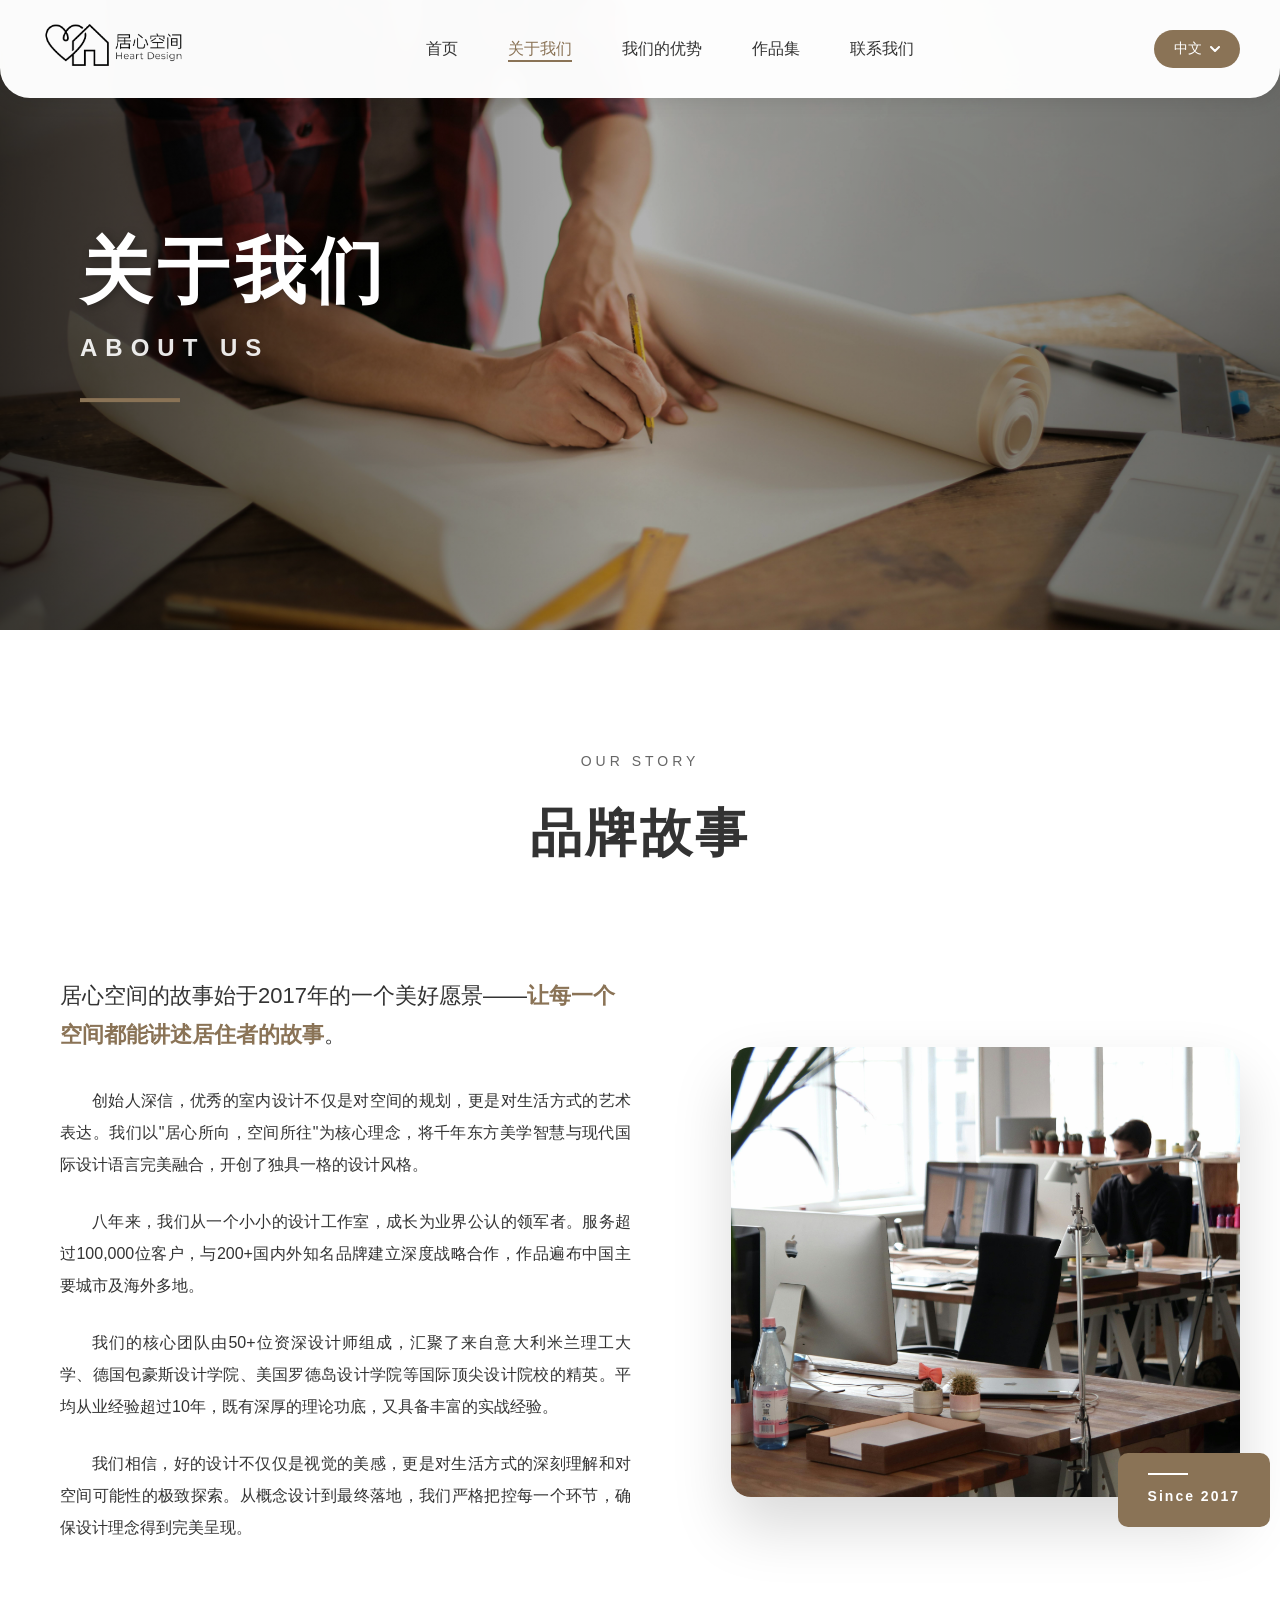
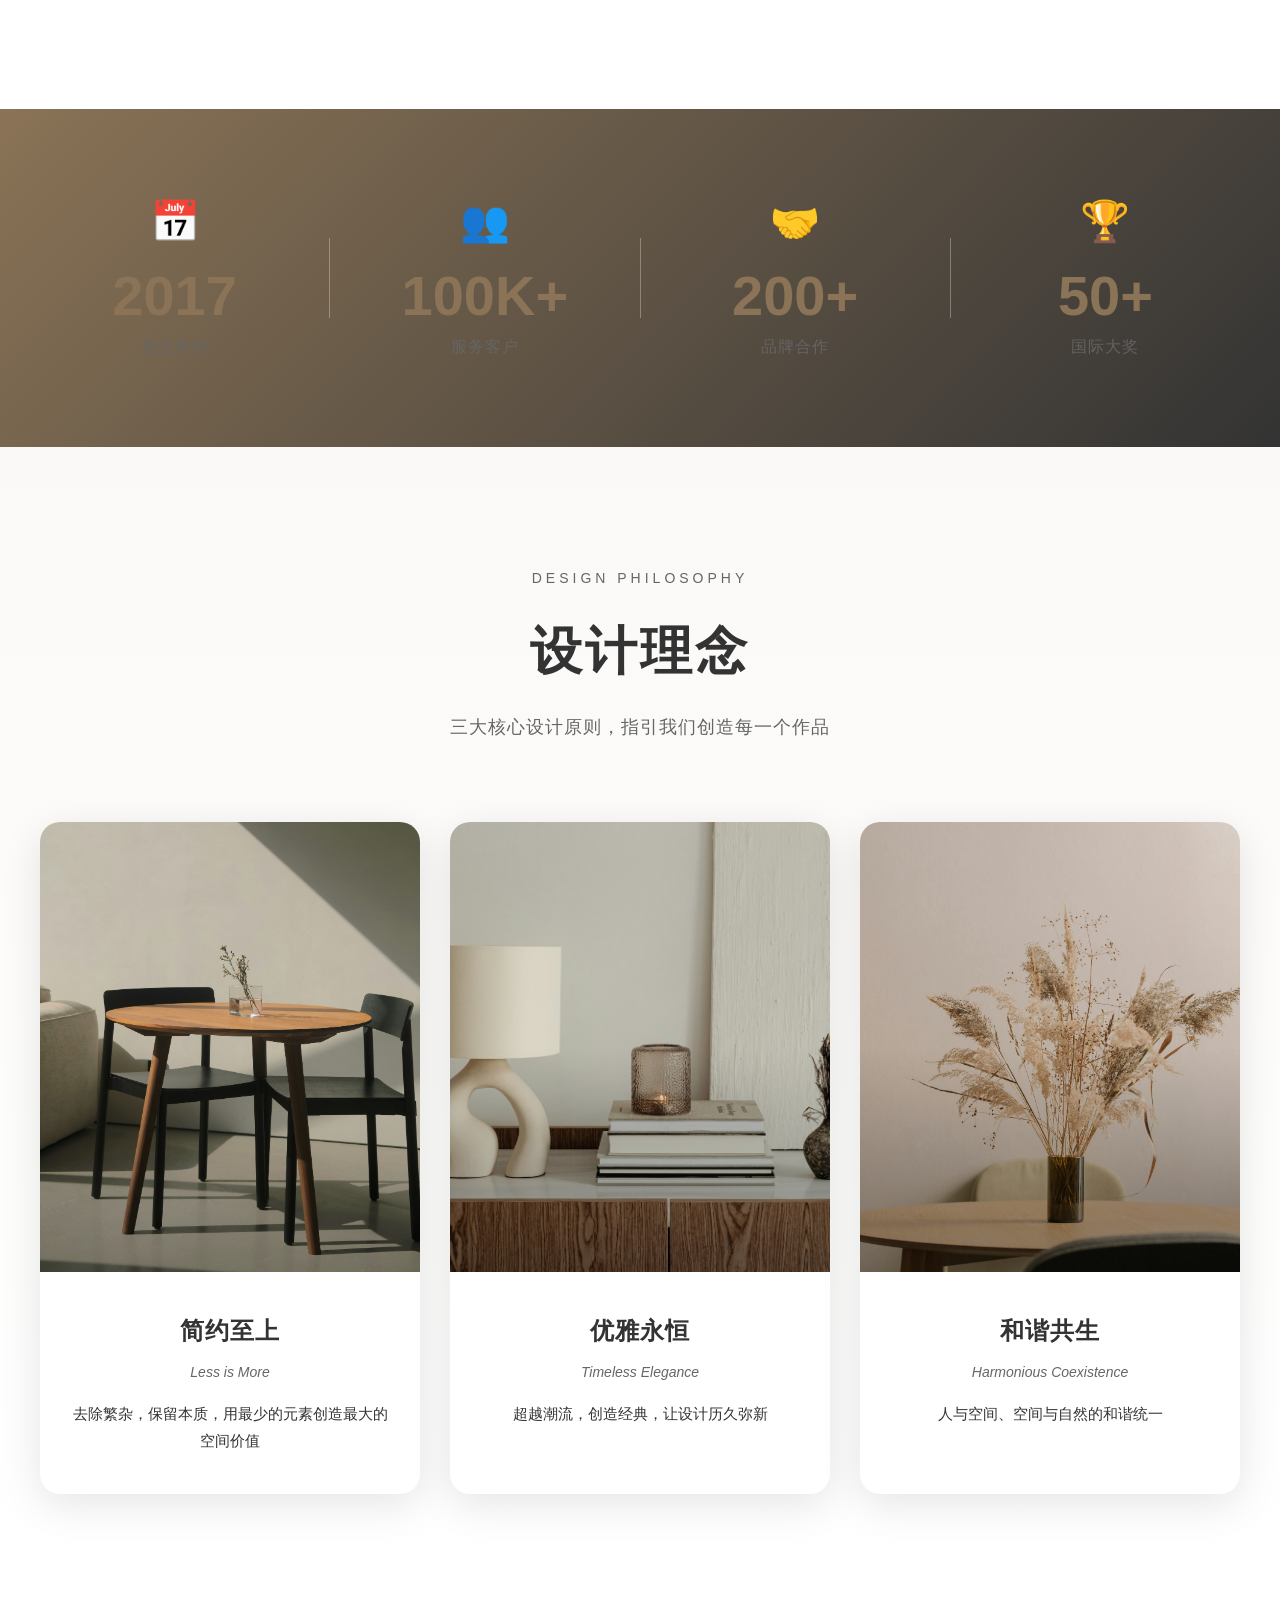
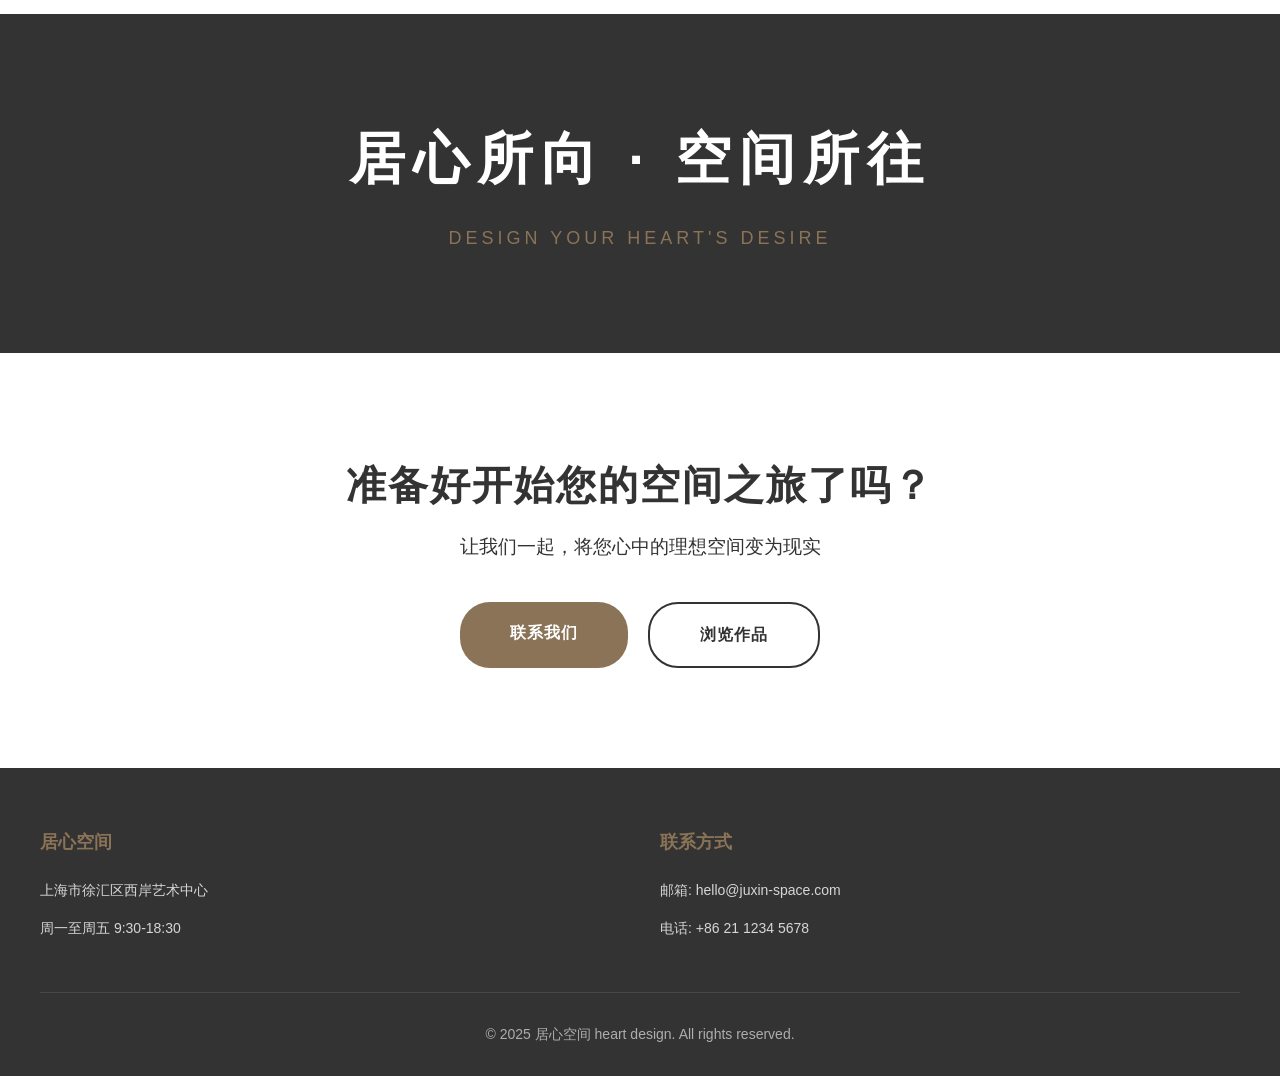
==== about.html @ 1daa1a15 "first commit" ====
<!DOCTYPE html>
<html lang="zh-CN">
<head>
    <meta charset="UTF-8">
    <meta name="viewport" content="width=device-width, initial-scale=1.0">
    <title>关于我们 | 居心空间 heart design</title>
    <link rel="stylesheet" href="css/style.css">
    <link rel="stylesheet" href="css/pages.css">
</head>
<body class="page-about">
    <!-- Loading Animation -->
    <div class="loading-box"></div>

    <!-- Header -->
    <header class="header page-header">
        <div class="header-container">
            <div class="header-left">
                <a href="index.html" class="header-logo-link">
                    <img src="public/HeaderLogo.png" alt="heart design" class="header-logo">
                </a>
            </div>
            <nav class="header-center">
                <ul class="nav-menu">
                    <li><a href="index.html">首页</a></li>
                    <li><a href="about.html" class="active">关于我们</a></li>
                    <li><a href="why-us.html">我们的优势</a></li>
                    <li><a href="portfolio.html">作品集</a></li>
                    <li><a href="contact.html">联系我们</a></li>
                </ul>
            </nav>
            <div class="header-right">
                <div class="lang-switch">
                    <button class="lang-btn">
                        <span>中文</span>
                        <svg width="10" height="6" viewBox="0 0 10 6" fill="none">
                            <path d="M1 1L5 5L9 1" stroke="white" stroke-width="2" stroke-linecap="round" stroke-linejoin="round"/>
                        </svg>
                    </button>
                    <div class="lang-dropdown">
                        <button class="lang-option active" data-lang="zh">中文</button>
                        <button class="lang-option" data-lang="en">English</button>
                    </div>
                </div>
            </div>
        </div>
    </header>

    <!-- Page Hero -->
    <section class="page-hero">
        <div class="hero-background">
            <img src="public/AboutUs.jpg" alt="About Us">
        </div>
        <div class="hero-overlay"></div>
        <div class="hero-content">
            <h1 class="hero-title">关于我们</h1>
            <h2 class="hero-subtitle">ABOUT US</h2>
            <div class="hero-divider"></div>
        </div>
    </section>

    <!-- Main Content -->
    <main class="page-main">
        <!-- Story Section - Full Width -->
        <section class="about-story-section">
            <div class="story-container">
                <div class="story-intro">
                    <span class="section-label-text">OUR STORY</span>
                    <h2 class="story-title">品牌故事</h2>
                </div>

                <div class="story-grid">
                    <div class="story-content-wrapper">
                        <p class="story-lead">
                            居心空间的故事始于2017年的一个美好愿景——<strong class="highlight">让每一个空间都能讲述居住者的故事</strong>。
                        </p>
                        <p class="story-text">
                            创始人深信，优秀的室内设计不仅是对空间的规划，更是对生活方式的艺术表达。我们以"居心所向，空间所往"为核心理念，将千年东方美学智慧与现代国际设计语言完美融合，开创了独具一格的设计风格。
                        </p>
                        <p class="story-text">
                            八年来，我们从一个小小的设计工作室，成长为业界公认的领军者。服务超过100,000位客户，与200+国内外知名品牌建立深度战略合作，作品遍布中国主要城市及海外多地。
                        </p>
                        <p class="story-text">
                            我们的核心团队由50+位资深设计师组成，汇聚了来自意大利米兰理工大学、德国包豪斯设计学院、美国罗德岛设计学院等国际顶尖设计院校的精英。平均从业经验超过10年，既有深厚的理论功底，又具备丰富的实战经验。
                        </p>
                        <p class="story-text">
                            我们相信，好的设计不仅仅是视觉的美感，更是对生活方式的深刻理解和对空间可能性的极致探索。从概念设计到最终落地，我们严格把控每一个环节，确保设计理念得到完美呈现。
                        </p>
                    </div>
                    <div class="story-image-wrapper">
                        <div class="story-image-frame">
                            <img src="public/AboutUs/OurStory.jpg" alt="Our Story">
                        </div>
                        <div class="story-decoration">
                            <div class="deco-line"></div>
                            <div class="deco-text">Since 2017</div>
                        </div>
                    </div>
                </div>
            </div>
        </section>

        <!-- Stats Section -->
        <section class="about-stats-section">
            <div class="stats-container">
                <div class="stat-item">
                    <div class="stat-icon">📅</div>
                    <div class="stat-number">2017</div>
                    <div class="stat-label">创立年份</div>
                </div>
                <div class="stat-divider"></div>
                <div class="stat-item">
                    <div class="stat-icon">👥</div>
                    <div class="stat-number">100K+</div>
                    <div class="stat-label">服务客户</div>
                </div>
                <div class="stat-divider"></div>
                <div class="stat-item">
                    <div class="stat-icon">🤝</div>
                    <div class="stat-number">200+</div>
                    <div class="stat-label">品牌合作</div>
                </div>
                <div class="stat-divider"></div>
                <div class="stat-item">
                    <div class="stat-icon">🏆</div>
                    <div class="stat-number">50+</div>
                    <div class="stat-label">国际大奖</div>
                </div>
            </div>
        </section>

        <!-- Design Philosophy Section -->
        <section class="about-philosophy-section">
            <div class="philosophy-container">
                <div class="philosophy-intro">
                    <span class="section-label-text">DESIGN PHILOSOPHY</span>
                    <h2 class="philosophy-title">设计理念</h2>
                    <p class="philosophy-intro-text">三大核心设计原则，指引我们创造每一个作品</p>
                </div>

                <div class="philosophy-grid">
                    <!-- Philosophy 1 -->
                    <div class="philosophy-card">
                        <div class="philosophy-image-wrapper">
                            <img src="public/AboutUs/design_concept_less_is_more.jpg" alt="简约至上">
                            <div class="philosophy-overlay"></div>
                        </div>
                        <div class="philosophy-content">
                            <h3 class="philosophy-title">简约至上</h3>
                            <p class="philosophy-desc">Less is More</p>
                            <p class="philosophy-detail">去除繁杂，保留本质，用最少的元素创造最大的空间价值</p>
                        </div>
                    </div>

                    <!-- Philosophy 2 -->
                    <div class="philosophy-card">
                        <div class="philosophy-image-wrapper">
                            <img src="public/AboutUs/design_concept_elegance.jpg" alt="优雅永恒">
                            <div class="philosophy-overlay"></div>
                        </div>
                        <div class="philosophy-content">
                            <h3 class="philosophy-title">优雅永恒</h3>
                            <p class="philosophy-desc">Timeless Elegance</p>
                            <p class="philosophy-detail">超越潮流，创造经典，让设计历久弥新</p>
                        </div>
                    </div>

                    <!-- Philosophy 3 -->
                    <div class="philosophy-card">
                        <div class="philosophy-image-wrapper">
                            <img src="public/AboutUs/design_concept_integrity.jpg" alt="和谐共生">
                            <div class="philosophy-overlay"></div>
                        </div>
                        <div class="philosophy-content">
                            <h3 class="philosophy-title">和谐共生</h3>
                            <p class="philosophy-desc">Harmonious Coexistence</p>
                            <p class="philosophy-detail">人与空间、空间与自然的和谐统一</p>
                        </div>
                    </div>
                </div>
            </div>
        </section>

        <!-- Tagline Banner -->
        <section class="about-tagline-banner">
            <div class="tagline-container">
                <h2 class="tagline-main">居心所向 · 空间所往</h2>
                <p class="tagline-sub">Design Your Heart's Desire</p>
            </div>
        </section>

        <!-- CTA Section -->
        <section class="about-cta-section">
            <div class="cta-container">
                <h3 class="cta-title">准备好开始您的空间之旅了吗？</h3>
                <p class="cta-subtitle">让我们一起，将您心中的理想空间变为现实</p>
                <div class="cta-buttons">
                    <a href="contact.html" class="cta-button primary">联系我们</a>
                    <a href="portfolio.html" class="cta-button secondary">浏览作品</a>
                </div>
            </div>
        </section>
    </main>

    <!-- Footer -->
    <footer class="page-footer">
        <div class="footer-container">
            <div class="footer-content">
                <div class="footer-section company">
                    <h4>居心空间</h4>
                    <p class="address">上海市徐汇区西岸艺术中心</p>
                    <p class="hours">周一至周五 9:30-18:30</p>
                </div>
                <div class="footer-section contact">
                    <h4>联系方式</h4>
                    <p class="email">邮箱: hello@juxin-space.com</p>
                    <p class="phone">电话: +86 21 1234 5678</p>
                </div>
            </div>
            <div class="footer-bottom">
                <p>© 2025 居心空间 heart design. All rights reserved.</p>
            </div>
        </div>
    </footer>

    <!-- Back to Top Button -->
    <button class="back-to-top" title="返回顶部">↑</button>

    <!-- Scripts -->
    <script src="https://cdnjs.cloudflare.com/ajax/libs/jquery/3.6.0/jquery.min.js"></script>
    <script src="js/pages.js"></script>
</body>
</html>
---- css/style.css ----
/* ==================== Reset & Base Styles ==================== */
* {
    margin: 0;
    padding: 0;
    box-sizing: border-box;
}

:root {
    --primary-color: #8A7356;
    --secondary-color: #DED1BA;
    --text-dark: #333333;
    --text-light: #666666;
    --white: #ffffff;
}

html, body {
    height: 100%;
    overflow: hidden;
}

body {
    font-family: -apple-system, BlinkMacSystemFont, 'Segoe UI', 'PingFang SC', 'Hiragino Sans GB',
                 'Microsoft YaHei', 'Helvetica Neue', Helvetica, Arial, sans-serif;
    line-height: 1.6;
    color: var(--text-dark);
    overflow-x: hidden;
}

/* ==================== Loading Animation ==================== */
.loading-box {
    position: fixed;
    top: 0;
    left: 0;
    width: 100%;
    height: 100%;
    background: var(--primary-color);
    z-index: 9999;
    display: flex;
    align-items: center;
    justify-content: center;
    opacity: 1;
    transition: opacity 0.5s ease;
}

.loading-box.hidden {
    opacity: 0;
    pointer-events: none;
}

/* ==================== Header ==================== */
.header {
    position: fixed;
    top: 0;
    left: 0;
    right: 0;
    background: rgba(255, 255, 255, 0.95);
    backdrop-filter: blur(10px);
    box-shadow: 0 2px 20px rgba(0, 0, 0, 0.1);
    z-index: 100;
    border-radius: 0 0 30px 30px;
    transition: all 0.3s ease;
}

.header-container {
    max-width: 1400px;
    margin: 0 auto;
    padding: 20px 40px;
    display: flex;
    justify-content: space-between;
    align-items: center;
}

.header-left {
    display: flex;
    align-items: center;
}

.header-logo {
    height: 50px;
    object-fit: contain;
}

.header-center {
    flex: 1;
    display: flex;
    justify-content: center;
}

.nav-menu {
    display: flex;
    list-style: none;
    gap: 50px;
}

.nav-menu a {
    text-decoration: none;
    color: var(--text-dark);
    font-size: 16px;
    font-weight: 500;
    transition: color 0.3s ease;
    position: relative;
}

.nav-menu a:hover,
.nav-menu a.active {
    color: var(--primary-color);
}

.nav-menu a::after {
    content: '';
    position: absolute;
    bottom: -5px;
    left: 0;
    width: 0;
    height: 2px;
    background: var(--primary-color);
    transition: width 0.3s ease;
}

.nav-menu a:hover::after,
.nav-menu a.active::after {
    width: 100%;
}

.header-right {
    display: flex;
    align-items: center;
}

/* ==================== Language Switch ==================== */
.lang-switch {
    position: relative;
}

.lang-btn {
    background: var(--primary-color);
    color: var(--white);
    border: none;
    padding: 10px 20px;
    border-radius: 20px;
    cursor: pointer;
    font-size: 14px;
    font-weight: 500;
    display: flex;
    align-items: center;
    gap: 8px;
    transition: background 0.3s ease;
}

.lang-btn:hover {
    background: var(--text-dark);
}

.lang-dropdown {
    position: absolute;
    top: calc(100% + 10px);
    right: 0;
    background: var(--white);
    border-radius: 15px;
    box-shadow: 0 5px 20px rgba(0, 0, 0, 0.15);
    overflow: hidden;
    opacity: 0;
    visibility: hidden;
    transform: translateY(-10px);
    transition: all 0.3s ease;
    min-width: 120px;
}

.lang-switch:hover .lang-dropdown {
    opacity: 1;
    visibility: visible;
    transform: translateY(0);
}

.lang-option {
    display: block;
    width: 100%;
    padding: 12px 20px;
    border: none;
    background: transparent;
    text-align: left;
    cursor: pointer;
    font-size: 14px;
    color: var(--text-dark);
    transition: background 0.3s ease;
}

.lang-option:hover {
    background: var(--secondary-color);
}

.lang-option.active {
    background: var(--primary-color);
    color: var(--white);
}

/* ==================== Side Navigation ==================== */
.side-nav {
    position: fixed;
    right: 30px;
    top: 50%;
    transform: translateY(-50%);
    z-index: 99;
    display: flex;
    flex-direction: column;
    gap: 20px;
}

.nav-dot {
    position: relative;
    width: 14px;
    height: 14px;
    border-radius: 50%;
    background: rgba(138, 115, 86, 0.3);
    cursor: pointer;
    transition: all 0.3s ease;
    border: 2px solid transparent;
}

.nav-dot:hover,
.nav-dot.active {
    background: var(--primary-color);
    border-color: var(--primary-color);
    transform: scale(1.3);
}

.nav-dot a {
    display: block;
    width: 100%;
    height: 100%;
    border-radius: 50%;
}

.nav-tooltip {
    position: absolute;
    right: 30px;
    top: 50%;
    transform: translateY(-50%);
    background: var(--primary-color);
    color: var(--white);
    padding: 8px 15px;
    border-radius: 8px;
    font-size: 14px;
    white-space: nowrap;
    opacity: 0;
    visibility: hidden;
    transition: all 0.3s ease;
}

.nav-dot:hover .nav-tooltip {
    opacity: 1;
    visibility: visible;
    right: 25px;
}

/* ==================== FullPage Sections ==================== */
#fullpage {
    height: 100%;
}

.section {
    position: relative;
    overflow: hidden;
}

.section-container {
    height: 100%;
    display: flex;
    align-items: center;
    justify-content: center;
    padding: 90px 40px 40px;
}

/* Override fullPage.js defaults */
.fp-tableCell {
    vertical-align: middle;
}

/* ==================== Hero Section ==================== */
.hero-section {
    position: relative;
    width: 100%;
    height: 100%;
}

.hero-slider {
    position: relative;
    width: 100%;
    height: 100%;
}

.hero-slide {
    position: absolute;
    top: 0;
    left: 0;
    width: 100%;
    height: 100%;
    opacity: 0;
    transition: opacity 1.5s ease-in-out;
}

/* Ensure first slide is visible */
.hero-slide:first-child {
    opacity: 1;
}

.hero-slide.active {
    opacity: 1;
}

.hero-slide.active {
    opacity: 1;
}

.hero-slide img {
    width: 100%;
    height: 100%;
    object-fit: cover;
}

.hero-slogan {
    position: absolute;
    bottom: 80px;
    left: 60px;
    z-index: 10;
}

.hero-slogan h1 {
    font-size: 48px;
    font-weight: 700;
    color: var(--white);
    text-shadow: 2px 2px 10px rgba(0, 0, 0, 0.3);
    letter-spacing: 2px;
}

.hero-dots {
    position: absolute;
    bottom: 80px;
    right: 60px;
    display: flex;
    gap: 15px;
    z-index: 10;
}

.hero-dot {
    width: 12px;
    height: 12px;
    border-radius: 50%;
    background: rgba(255, 255, 255, 0.5);
    cursor: pointer;
    transition: all 0.3s ease;
    border: 2px solid transparent;
}

.hero-dot:hover {
    background: var(--white);
    transform: scale(1.2);
}

.hero-dot.active {
    background: var(--primary-color);
    border-color: var(--white);
    transform: scale(1.3);
}

.scroll-down {
    position: absolute;
    bottom: 30px;
    left: 50%;
    transform: translateX(-50%);
    z-index: 10;
    color: var(--white);
    font-size: 24px;
    animation: bounce 2s infinite;
    text-decoration: none;
}

@keyframes bounce {
    0%, 20%, 50%, 80%, 100% {
        transform: translateX(-50%) translateY(0);
    }
    40% {
        transform: translateX(-50%) translateY(-10px);
    }
    60% {
        transform: translateX(-50%) translateY(-5px);
    }
}

/* ==================== Section 2: About Us ==================== */
.section-about {
    position: relative;
    overflow: hidden;
}

.about-background {
    position: absolute;
    top: 0;
    left: 0;
    width: 100%;
    height: 100%;
    z-index: 1;
    overflow: hidden;
}

.about-background img {
    width: 100%;
    height: 100%;
    object-fit: cover;
    object-position: center;
    /* Optional: Add fixed background effect for parallax */
    /* position: fixed; */
    /* Uncomment above line if you want parallax effect */
}

.about-content {
    position: relative;
    z-index: 10;
    width: 100%;
    max-width: 1400px;
    margin: 0 auto;
    display: flex;
    align-items: center;
    justify-content: flex-start;
}

.about-left-panel {
    flex: 0 0 45%;
    max-width: 600px;
    background: rgba(255, 255, 255, 0.92);
    backdrop-filter: blur(10px);
    border-radius: 20px;
    padding: 60px 50px;
    box-shadow: 0 15px 50px rgba(0, 0, 0, 0.15);
    margin-left: 0;
}

.about-panel-content {
    width: 100%;
}

.about-header {
    margin-bottom: 40px;
}

.about-title-cn {
    font-size: 36px;
    font-weight: 700;
    color: var(--primary-color);
    margin-bottom: 8px;
    letter-spacing: 2px;
}

.about-title-en {
    font-size: 18px;
    font-weight: 400;
    color: var(--text-light);
    text-transform: uppercase;
    letter-spacing: 3px;
    margin-bottom: 20px;
}

.about-divider {
    width: 60px;
    height: 3px;
    background: var(--primary-color);
    margin-top: 20px;
}

.about-stats {
    display: flex;
    justify-content: space-between;
    align-items: center;
    margin-bottom: 40px;
    padding: 30px 0;
    border-top: 1px solid rgba(138, 115, 86, 0.2);
    border-bottom: 1px solid rgba(138, 115, 86, 0.2);
}

.stat-item {
    text-align: center;
    flex: 1;
}

.stat-label {
    font-size: 14px;
    color: var(--text-light);
    margin-bottom: 8px;
}

.stat-number {
    font-size: 36px;
    font-weight: 700;
    color: var(--primary-color);
}

.stat-divider {
    width: 1px;
    height: 40px;
    background: rgba(138, 115, 86, 0.3);
    margin: 0 20px;
}

.about-description {
    margin-bottom: 30px;
}

.about-text-cn {
    font-size: 16px;
    line-height: 2;
    color: var(--text-dark);
    margin-bottom: 15px;
    text-align: justify;
}

.about-text-en {
    font-size: 14px;
    line-height: 1.8;
    color: var(--text-light);
    font-style: italic;
}

.about-tagline {
    text-align: center;
    padding: 25px;
    background: linear-gradient(135deg, var(--primary-color), var(--text-dark));
    border-radius: 12px;
    color: var(--white);
    margin-top: 30px;
}

.tagline-cn {
    font-size: 18px;
    font-weight: 600;
    margin-bottom: 8px;
    letter-spacing: 2px;
}

.tagline-en {
    font-size: 14px;
    opacity: 0.9;
    text-transform: uppercase;
    letter-spacing: 1px;
}

/* Module 1 - Kept for backward compatibility but will be hidden in section 2 */
.module-1 {
    width: 100%;
    max-width: 1400px;
    margin: 0 auto;
}

.module-1-container {
    display: flex;
    justify-content: center;
    gap: 60px;
    align-items: center;
}

.info-card {
    flex: 0 0 calc((100% - 60px) * 2 / 7);
    background: var(--white);
    border-radius: 20px;
    padding: 50px 40px;
    box-shadow: 0 10px 40px rgba(0, 0, 0, 0.08);
    transition: transform 0.3s ease, box-shadow 0.3s ease;
}

.info-card:hover {
    transform: translateY(-10px);
    box-shadow: 0 15px 50px rgba(0, 0, 0, 0.12);
}

.info-card h3 {
    color: var(--primary-color);
    font-size: 22px;
    margin-bottom: 25px;
}

.info-card-number {
    font-size: 48px;
    font-weight: 700;
    color: var(--primary-color);
    margin-bottom: 10px;
}

.info-card-label {
    font-size: 16px;
    color: var(--text-light);
    margin-bottom: 20px;
}

.info-card-item {
    margin-bottom: 25px;
}

.about-preview-card {
    flex: 0 0 calc((100% - 60px) * 2 / 7);
    background: linear-gradient(135deg, var(--primary-color), var(--text-dark));
    border-radius: 20px;
    padding: 50px 40px;
    color: var(--white);
    cursor: pointer;
    transition: transform 0.3s ease, box-shadow 0.3s ease;
    position: relative;
    overflow: hidden;
}

.about-preview-card::before {
    content: '';
    position: absolute;
    top: 0;
    left: 0;
    right: 0;
    bottom: 0;
    background: linear-gradient(135deg, rgba(138, 115, 86, 0.9), rgba(51, 51, 51, 0.9));
    opacity: 0;
    transition: opacity 0.3s ease;
}

.about-preview-card:hover {
    transform: translateY(-10px);
    box-shadow: 0 15px 50px rgba(138, 115, 86, 0.3);
}

.about-preview-card:hover::before {
    opacity: 1;
}

.about-preview-card h3 {
    font-size: 24px;
    margin-bottom: 20px;
    position: relative;
    z-index: 1;
}

.about-preview-card p {
    font-size: 16px;
    line-height: 1.8;
    opacity: 0.9;
    position: relative;
    z-index: 1;
}

.about-preview-card .arrow {
    position: absolute;
    bottom: 30px;
    right: 30px;
    font-size: 24px;
    z-index: 1;
}

/* ==================== Section 3: Why Us (Advantages) ==================== */
.section-why {
    position: relative;
    overflow: hidden;
}

.why-background {
    position: absolute;
    top: 0;
    left: 0;
    width: 100%;
    height: 100%;
    z-index: 1;
    overflow: hidden;
}

.why-background img {
    width: 100%;
    height: 100%;
    object-fit: cover;
    object-position: center;
    transition: opacity 0.6s ease-in-out;
}

.why-content {
    position: relative;
    z-index: 10;
    width: 100%;
    max-width: 1400px;
    margin: 0 auto;
    display: flex;
    align-items: stretch;
    justify-content: space-between;
    height: 100%;
    padding: 40px;
}

/* Left Panel: Advantages List */
.why-left-panel {
    flex: 0 0 40%;
    max-width: 500px;
    display: flex;
    flex-direction: column;
}

.why-panel-header {
    margin-bottom: 40px;
}

.why-title {
    font-size: 36px;
    font-weight: 700;
    color: var(--white);
    margin-bottom: 8px;
    letter-spacing: 2px;
    text-shadow: 2px 2px 10px rgba(0, 0, 0, 0.3);
}

.why-subtitle {
    font-size: 18px;
    font-weight: 400;
    color: rgba(255, 255, 255, 0.9);
    text-transform: uppercase;
    letter-spacing: 3px;
    margin-bottom: 20px;
    text-shadow: 1px 1px 5px rgba(0, 0, 0, 0.3);
}

.why-divider {
    width: 60px;
    height: 3px;
    background: var(--white);
    margin-top: 20px;
}

.why-advantages-list {
    flex: 1;
    display: flex;
    flex-direction: column;
    gap: 15px;
    overflow-y: auto;
    padding-right: 10px;
}

/* Custom Scrollbar */
.why-advantages-list::-webkit-scrollbar {
    width: 6px;
}

.why-advantages-list::-webkit-scrollbar-track {
    background: rgba(255, 255, 255, 0.1);
    border-radius: 3px;
}

.why-advantages-list::-webkit-scrollbar-thumb {
    background: rgba(255, 255, 255, 0.3);
    border-radius: 3px;
}

.why-advantages-list::-webkit-scrollbar-thumb:hover {
    background: rgba(255, 255, 255, 0.5);
}

.advantage-item {
    display: flex;
    align-items: center;
    gap: 20px;
    background: rgba(255, 255, 255, 0.15);
    backdrop-filter: blur(10px);
    border-radius: 15px;
    padding: 20px 25px;
    cursor: pointer;
    transition: all 0.3s ease;
    border: 2px solid transparent;
}

.advantage-item:hover {
    background: rgba(255, 255, 255, 0.25);
    transform: translateX(10px);
}

.advantage-item.active {
    background: rgba(255, 255, 255, 0.95);
    border-color: var(--primary-color);
    transform: translateX(10px);
}

.advantage-number {
    font-size: 28px;
    font-weight: 700;
    color: rgba(255, 255, 255, 0.5);
    min-width: 50px;
    transition: color 0.3s ease;
}

.advantage-item:hover .advantage-number {
    color: rgba(255, 255, 255, 0.8);
}

.advantage-item.active .advantage-number {
    color: var(--primary-color);
}

.advantage-content {
    flex: 1;
}

.advantage-title-cn {
    font-size: 18px;
    font-weight: 600;
    color: var(--white);
    margin-bottom: 5px;
    transition: color 0.3s ease;
}

.advantage-title-en {
    font-size: 13px;
    color: rgba(255, 255, 255, 0.7);
    text-transform: uppercase;
    letter-spacing: 1px;
    transition: color 0.3s ease;
}

.advantage-item:hover .advantage-title-en {
    color: rgba(255, 255, 255, 0.9);
}

.advantage-item.active .advantage-title-cn {
    color: var(--primary-color);
}

.advantage-item.active .advantage-title-en {
    color: var(--text-light);
}

.advantage-arrow {
    font-size: 24px;
    color: rgba(255, 255, 255, 0.5);
    transition: all 0.3s ease;
}

.advantage-item:hover .advantage-arrow {
    color: var(--white);
    transform: translateX(5px);
}

.advantage-item.active .advantage-arrow {
    color: var(--primary-color);
    transform: translateX(5px);
}

/* Right Bottom: Description Panel */
.why-description-panel {
    position: absolute;
    bottom: 40px;
    right: 40px;
    max-width: 500px;
    background: rgba(255, 255, 255, 0.95);
    backdrop-filter: blur(10px);
    border-radius: 20px;
    padding: 40px;
    box-shadow: 0 15px 50px rgba(0, 0, 0, 0.2);
    z-index: 20;
}

.description-content {
    width: 100%;
}

.description-title {
    font-size: 28px;
    font-weight: 700;
    color: var(--primary-color);
    margin-bottom: 15px;
    letter-spacing: 1px;
}

.description-divider {
    width: 40px;
    height: 3px;
    background: var(--primary-color);
    margin-bottom: 20px;
}

.description-text {
    font-size: 16px;
    line-height: 1.8;
    color: var(--text-dark);
    text-align: justify;
}

/* Module 2 - Kept for backward compatibility */
.module-2 {
    width: 100%;
    max-width: 1400px;
    margin: 0 auto;
}

.module-2-title {
    text-align: center;
    font-size: 36px;
    color: var(--primary-color);
    margin-bottom: 60px;
    font-weight: 700;
}

.stacked-cards {
    position: relative;
    height: 500px;
    margin-top: 50px;
}

.stacked-card {
    position: absolute;
    width: 80%;
    left: 10%;
    background: var(--white);
    border-radius: 20px;
    padding: 0;
    box-shadow: 0 10px 40px rgba(0, 0, 0, 0.15);
    cursor: pointer;
    transition: all 0.5s cubic-bezier(0.68, -0.55, 0.265, 1.55);
    overflow: hidden;
}

.stacked-card.active {
    z-index: 10;
    transform: translateY(0) scale(1);
}

.stacked-card.card-1 { top: 0; z-index: 9; }
.stacked-card.card-2 { top: 30px; z-index: 8; }
.stacked-card.card-3 { top: 60px; z-index: 7; }
.stacked-card.card-4 { top: 90px; z-index: 6; }
.stacked-card.card-5 { top: 120px; z-index: 5; }

.stacked-card:not(.active):hover {
    transform: translateY(-10px);
}

.stacked-card-content {
    display: flex;
    height: 350px;
}

.stacked-card-text {
    flex: 1;
    padding: 40px;
    display: flex;
    flex-direction: column;
    justify-content: center;
    background: var(--white);
    position: relative;
    z-index: 2;
}

.stacked-card-title {
    font-size: 24px;
    color: var(--primary-color);
    margin-bottom: 20px;
    font-weight: 700;
    opacity: 0;
    transform: translateY(20px);
    transition: all 0.4s ease 0.2s;
}

.stacked-card:hover .stacked-card-title {
    opacity: 1;
    transform: translateY(0);
}

.stacked-card-description {
    font-size: 16px;
    color: var(--text-light);
    line-height: 1.8;
    opacity: 0;
    transform: translateY(20px);
    transition: all 0.4s ease 0.3s;
}

.stacked-card:hover .stacked-card-description {
    opacity: 1;
    transform: translateY(0);
}

.stacked-card.active .stacked-card-title,
.stacked-card.active .stacked-card-description {
    opacity: 1;
    transform: translateY(0);
}

.stacked-card-image {
    flex: 1;
    overflow: hidden;
}

.stacked-card-image img {
    width: 100%;
    height: 100%;
    object-fit: cover;
    transition: transform 0.5s ease;
}

.stacked-card:hover .stacked-card-image img {
    transform: scale(1.1);
}

/* ==================== Section 4: Portfolio (Magazine Style) ==================== */
.section-portfolio {
    background: linear-gradient(135deg, #faf9f7 0%, #f5f3f0 100%);
    position: relative;
}

/* Override section-container for portfolio - desktop: centered, mobile: top aligned */
.section-portfolio .section-container {
    padding: 60px 40px 40px;
}

.section-portfolio::before {
    content: '';
    position: absolute;
    top: 0;
    left: 0;
    width: 100%;
    height: 100%;
    background: url('data:image/svg+xml,<svg xmlns="http://www.w3.org/2000/svg" viewBox="0 0 100 100"><circle cx="50" cy="50" r="1" fill="%238A7356" opacity="0.03"/></svg>');
    background-size: 30px 30px;
    pointer-events: none;
}

.portfolio-content {
    width: 100%;
    max-width: 1600px;
    margin: 0 auto;
    padding: 40px 60px 20px;
    position: relative;
    z-index: 2;
    display: flex;
    flex-direction: column;
    justify-content: center;
    min-height: 100%;
}

/* New Portfolio Layout: Sidebar + Main Content */
.portfolio-layout {
    display: flex;
    align-items: center;
    gap: 50px;
    width: 100%;
    max-width: 1600px;
    margin: 0 auto;
}

.portfolio-sidebar {
    flex: 0 0 200px;
    text-align: left;
    padding-left: 20px;
}

.portfolio-sidebar .portfolio-decoration-line {
    width: 40px;
    height: 2px;
    background: var(--primary-color);
    margin-bottom: 20px;
}

.portfolio-sidebar .portfolio-title-cn {
    font-size: 36px;
    font-weight: 700;
    color: var(--primary-color);
    margin-bottom: 8px;
    letter-spacing: 2px;
}

.portfolio-sidebar .portfolio-title-en {
    font-size: 16px;
    font-weight: 400;
    color: var(--text-light);
    text-transform: uppercase;
    letter-spacing: 3px;
    margin-bottom: 20px;
}

.portfolio-sidebar .portfolio-subtitle {
    font-size: 13px;
    color: var(--text-light);
    line-height: 1.6;
    margin-bottom: 20px;
}

.portfolio-sidebar .portfolio-decoration-line.short {
    width: 30px;
    height: 2px;
    background: var(--primary-color);
}

.portfolio-main {
    flex: 1;
    display: flex;
    flex-direction: column;
    gap: 25px;
}

.portfolio-case-compact {
    display: flex;
    align-items: center;
    gap: 30px;
    padding: 25px;
    background: var(--white);
    border-radius: 15px;
    box-shadow: 0 5px 20px rgba(0, 0, 0, 0.08);
    transition: all 0.3s ease;
    min-height: 180px;
}

.portfolio-case-compact:hover {
    transform: translateX(10px);
    box-shadow: 0 10px 30px rgba(0, 0, 0, 0.12);
}

.portfolio-case-compact .case-image {
    flex: 0 0 280px;
}

.portfolio-case-compact .image-frame {
    max-height: 180px;
}

.portfolio-case-compact .case-info-compact {
    flex: 1;
    display: flex;
    flex-direction: column;
    justify-content: center;
    gap: 8px;
}

.portfolio-case-compact .case-title-group h3 {
    font-size: 22px;
    font-weight: 600;
    color: var(--text-dark);
    margin-bottom: 5px;
    letter-spacing: 1px;
}

.portfolio-case-compact .case-title-group .case-tags {
    font-size: 14px;
    color: var(--primary-color);
    font-weight: 500;
    margin-bottom: 5px;
}

.portfolio-case-compact .case-title-group .case-details {
    font-size: 14px;
    color: var(--text-light);
    margin-bottom: 5px;
}

.portfolio-case-compact .case-title-group .case-award {
    font-size: 13px;
    color: var(--text-dark);
    background: rgba(138, 115, 86, 0.1);
    padding: 6px 12px;
    border-radius: 15px;
    display: inline-block;
    align-self: flex-start;
}

/* Portfolio Header */
.portfolio-header {
    text-align: center;
    margin-bottom: 30px;
    position: relative;
}

.portfolio-decoration-line {
    width: 100%;
    height: 1px;
    background: linear-gradient(90deg, transparent, var(--primary-color), transparent);
    margin-bottom: 30px;
}

.portfolio-decoration-line.short {
    width: 100px;
    margin: 30px auto 0;
    background: var(--primary-color);
}

.portfolio-title-cn {
    font-size: 60px;
    font-weight: 300;
    color: var(--text-dark);
    letter-spacing: 15px;
    margin-bottom: 8px;
    font-family: 'Times New Roman', serif;
}

.portfolio-title-en {
    font-size: 14px;
    font-weight: 400;
    color: var(--primary-color);
    letter-spacing: 12px;
    text-transform: uppercase;
    margin-bottom: 20px;
}

.portfolio-subtitle {
    font-size: 14px;
    color: var(--text-light);
    letter-spacing: 3px;
    font-weight: 300;
}

/* Portfolio Cases */
.portfolio-case {
    display: flex;
    align-items: center;
    gap: 50px;
    margin-bottom: 40px;
    position: relative;
}

.portfolio-case::before {
    content: '';
    position: absolute;
    top: 50%;
    left: 50%;
    transform: translate(-50%, -50%);
    width: 200px;
    height: 200px;
    border: 1px solid rgba(138, 115, 86, 0.05);
    border-radius: 50%;
    pointer-events: none;
    z-index: 1;
}

.portfolio-case.case-2 {
    margin-bottom: 20px;
}

.portfolio-case.case-2::after {
    content: '';
    position: absolute;
    bottom: -30px;
    right: 10%;
    width: 80px;
    height: 80px;
    background: linear-gradient(135deg, var(--primary-color), var(--secondary-color));
    opacity: 0.03;
    transform: rotate(45deg);
    pointer-events: none;
}

/* Add hover effect enhancement */
.portfolio-case {
    transition: all 0.5s ease;
}

.portfolio-case:hover {
    transform: translateX(10px);
}

.portfolio-case.case-2:hover {
    transform: translateX(-10px);
}

.portfolio-case:hover .case-title {
    color: var(--primary-color);
}

.portfolio-case:hover .image-frame {
    box-shadow: 0 40px 80px rgba(0, 0, 0, 0.15);
}

/* Case Text */
.case-text {
    flex: 1;
    min-width: 320px;
    position: relative;
    z-index: 2;
}

.case-text::before {
    content: '';
    position: absolute;
    top: 0;
    left: -30px;
    width: 1px;
    height: 100%;
    background: linear-gradient(180deg, transparent, var(--primary-color), transparent);
    opacity: 0.2;
}

.case-text-left {
    order: 1;
    padding-right: 30px;
}

.case-text-right {
    order: 2;
    padding-left: 30px;
}

.case-text-right::before {
    left: auto;
    right: -30px;
}

.case-number {
    font-size: 13px;
    font-weight: 700;
    color: var(--primary-color);
    letter-spacing: 4px;
    margin-bottom: 20px;
    font-family: 'Times New Roman', serif;
}

.case-meta {
    display: flex;
    gap: 10px;
    margin-bottom: 20px;
}

.case-tag {
    font-size: 10px;
    color: var(--white);
    background: var(--primary-color);
    padding: 5px 12px;
    letter-spacing: 1px;
    text-transform: uppercase;
    border-radius: 2px;
}

.case-title {
    font-size: 24px;
    font-weight: 300;
    color: var(--text-dark);
    margin-bottom: 6px;
    letter-spacing: 2px;
}

.case-title-en {
    font-size: 13px;
    font-weight: 400;
    color: var(--text-light);
    text-transform: uppercase;
    letter-spacing: 2px;
    margin-bottom: 20px;
    font-style: italic;
}

.case-divider {
    width: 35px;
    height: 2px;
    background: var(--primary-color);
    margin-bottom: 20px;
}

.case-info {
    margin-bottom: 20px;
}

.case-info p {
    font-size: 12px;
    color: var(--text-light);
    margin-bottom: 6px;
    letter-spacing: 0.5px;
}

.info-label {
    display: inline-block;
    min-width: 40px;
    color: var(--primary-color);
    font-weight: 500;
}

.case-description {
    font-size: 13px;
    line-height: 1.8;
    color: var(--text-dark);
    text-align: justify;
    margin-bottom: 20px;
    letter-spacing: 0.3px;
}

.case-decoration {
    display: flex;
    align-items: center;
    gap: 15px;
}

.decoration-line {
    width: 60px;
    height: 1px;
    background: var(--primary-color);
}

.decoration-text {
    font-size: 10px;
    color: var(--primary-color);
    letter-spacing: 3px;
    font-weight: 500;
}

/* Case Image */
.case-image {
    flex: 0 0 auto;
    min-width: 0;
    max-width: 500px;
    align-self: center;
}

.case-image-left {
    order: 1;
}

.case-image-right {
    order: 2;
}

.image-frame {
    position: relative;
    overflow: hidden;
    box-shadow: 0 30px 60px rgba(0, 0, 0, 0.1);
    background: var(--white);
    padding: 12px;
    max-height: 400px;
    aspect-ratio: 1 / 1;
}

.image-frame::before {
    content: '';
    position: absolute;
    top: 15px;
    left: 15px;
    right: 15px;
    bottom: 15px;
    border: 1px solid rgba(138, 115, 86, 0.1);
    pointer-events: none;
    z-index: 2;
}

.image-frame img {
    width: 100%;
    height: 100%;
    object-fit: cover;
    display: block;
    transition: transform 0.7s ease;
    position: relative;
    z-index: 1;
}

.portfolio-case:hover .image-frame img {
    transform: scale(1.05);
}

/* Module 3 - Kept for backward compatibility */
.module-3 {
    width: 100%;
    max-width: 1400px;
    margin: 0 auto;
}

.module-3-title {
    text-align: center;
    font-size: 36px;
    color: var(--primary-color);
    margin-bottom: 60px;
    font-weight: 700;
}

.cases-grid {
    display: grid;
    grid-template-columns: repeat(2, 1fr);
    gap: 40px;
}

.case-item {
    position: relative;
    border-radius: 20px;
    overflow: hidden;
    box-shadow: 0 10px 40px rgba(0, 0, 0, 0.1);
    transition: transform 0.3s ease, box-shadow 0.3s ease;
    cursor: default;
}

.case-item:hover {
    transform: translateY(-10px);
    box-shadow: 0 15px 50px rgba(0, 0, 0, 0.15);
}

.case-item img {
    width: 100%;
    height: 400px;
    object-fit: cover;
    display: block;
}

.case-overlay {
    position: absolute;
    bottom: 0;
    left: 0;
    right: 0;
    background: linear-gradient(to top, rgba(0, 0, 0, 0.7), transparent);
    padding: 40px 30px 30px;
    color: var(--white);
}

.case-overlay h3 {
    font-size: 20px;
    margin-bottom: 10px;
}

.case-overlay p {
    font-size: 14px;
    opacity: 0.9;
}

/* ==================== Footer Full ==================== */
.footer-full {
    width: 100%;
    max-width: 1400px;
    margin: 0 auto;
    background: var(--text-dark);
    color: var(--white);
    padding: 60px 40px;
    border-radius: 20px;
}

.footer-content {
    display: grid;
    grid-template-columns: repeat(auto-fit, minmax(250px, 1fr));
    gap: 40px;
    margin-bottom: 40px;
}

.footer-section h4 {
    color: var(--primary-color);
    font-size: 18px;
    margin-bottom: 20px;
}

.footer-section p {
    font-size: 14px;
    line-height: 2;
    color: rgba(255, 255, 255, 0.8);
    margin-bottom: 10px;
}

.footer-bottom {
    text-align: center;
    padding-top: 30px;
    border-top: 1px solid rgba(255, 255, 255, 0.1);
    font-size: 14px;
    color: rgba(255, 255, 255, 0.6);
}

/* ==================== CTA Button ==================== */
.about-cta {
    text-align: center;
    margin-top: 30px;
}

.cta-button {
    display: inline-block;
    padding: 15px 40px;
    background: var(--primary-color);
    color: var(--white);
    text-decoration: none;
    border-radius: 30px;
    font-size: 16px;
    font-weight: 600;
    transition: all 0.3s ease;
}

.cta-button:hover {
    background: var(--text-dark);
    transform: translateY(-2px);
    box-shadow: 0 10px 20px rgba(0, 0, 0, 0.2);
}

/* Add hover effect for the new CTA link */
.section a[href="portfolio.html"]:hover {
    transform: translateY(-3px);
    box-shadow: 0 15px 30px rgba(0, 0, 0, 0.3);
}

/* ==================== Fade Animations ==================== */
.fade-up {
    opacity: 0;
    transform: translateY(30px);
    transition: opacity 0.8s ease, transform 0.8s ease;
}

.section.active .fade-up {
    opacity: 1;
    transform: translateY(0);
}

.section.active .fade-up:nth-child(1) { transition-delay: 0.1s; }
.section.active .fade-up:nth-child(2) { transition-delay: 0.2s; }
.section.active .fade-up:nth-child(3) { transition-delay: 0.3s; }
.section.active .fade-up:nth-child(4) { transition-delay: 0.4s; }

/* ==================== Custom Scrollbar for fullPage.js ==================== */
.fp-scroller {
    scrollbar-width: thin;
    scrollbar-color: var(--primary-color) rgba(138, 115, 86, 0.1);
}

.fp-scroller::-webkit-scrollbar {
    width: 8px;
}

.fp-scroller::-webkit-scrollbar-track {
    background: rgba(138, 115, 86, 0.05);
    border-radius: 4px;
}

.fp-scroller::-webkit-scrollbar-thumb {
    background: var(--primary-color);
    border-radius: 4px;
    transition: background 0.3s ease;
}

.fp-scroller::-webkit-scrollbar-thumb:hover {
    background: var(--text-dark);
}

/* ==================== Responsive ==================== */
@media (max-width: 1024px) {
    .module-1-container {
        flex-direction: column;
        align-items: center;
    }

    .info-card,
    .about-preview-card {
        flex: 0 0 100%;
        max-width: 500px;
    }

    .about-left-panel {
        flex: 0 0 60%;
        max-width: 100%;
        padding: 40px 30px;
    }

    .about-title-cn {
        font-size: 28px;
    }

    .about-title-en {
        font-size: 16px;
    }

    .stat-number {
        font-size: 28px;
    }

    .stat-divider {
        margin: 0 10px;
    }

    .why-left-panel {
        flex: 0 0 50%;
        max-width: 100%;
    }

    .why-description-panel {
        position: relative;
        bottom: auto;
        right: auto;
        max-width: 100%;
        margin-top: 20px;
    }

    .why-content {
        flex-direction: column;
        padding: 20px;
    }

    /* Portfolio responsive on tablet */
    .portfolio-content {
        padding: 40px 50px;
    }

    .portfolio-title-cn {
        font-size: 56px;
        letter-spacing: 12px;
    }

    .portfolio-case {
        gap: 50px;
    }

    .case-image {
        max-width: 50%;
    }

    .case-text {
        min-width: 300px;
    }

    .case-title {
        font-size: 28px;
    }

    .case-text::before {
        display: none;
    }

    .stacked-cards {
        height: 400px;
    }

    .stacked-card-content {
        height: 280px;
    }

    .stacked-card {
        width: 90%;
        left: 5%;
    }

    .cases-grid {
        grid-template-columns: 1fr;
    }

    .side-nav {
        right: 15px;
    }

    .nav-menu {
        gap: 20px;
    }

    .nav-menu a {
        font-size: 14px;
    }

    /* Disable autoScrolling on mobile for better UX */
    #fullpage {
        overflow-y: auto !important;
    }
}

@media (max-width: 768px) {
    .header-container {
        padding: 15px 20px;
    }

    .hero-slogan h1 {
        font-size: 32px;
    }

    .hero-dots {
        right: 30px;
        bottom: 60px;
    }

    .hero-slogan {
        left: 30px;
        bottom: 60px;
    }

    .about-content {
        justify-content: center;
    }

    .about-left-panel {
        flex: 0 0 100%;
        padding: 30px 25px;
        margin: 0 20px;
    }

    .about-title-cn {
        font-size: 24px;
    }

    .about-title-en {
        font-size: 14px;
    }

    .about-stats {
        flex-direction: column;
        gap: 20px;
    }

    .stat-divider {
        display: none;
    }

    .about-text-cn {
        font-size: 15px;
    }

    .about-text-en {
        font-size: 13px;
    }

    .tagline-cn {
        font-size: 16px;
    }

    .tagline-en {
        font-size: 12px;
    }

    .why-left-panel {
        flex: 0 0 100%;
        max-width: 100%;
        margin-bottom: 20px;
    }

    .why-panel-header {
        margin-bottom: 20px;
    }

    .why-title {
        font-size: 24px;
    }

    .why-subtitle {
        font-size: 14px;
    }

    .why-advantages-list {
        gap: 10px;
    }

    .advantage-item {
        padding: 15px 20px;
    }

    .advantage-number {
        font-size: 20px;
        min-width: 40px;
    }

    .advantage-title-cn {
        font-size: 16px;
    }

    .advantage-title-en {
        font-size: 11px;
    }

    .why-description-panel {
        position: relative;
        bottom: auto;
        right: auto;
        max-width: 100%;
        margin: 20px;
        padding: 30px 25px;
    }

    .description-title {
        font-size: 20px;
    }

    .description-text {
        font-size: 15px;
    }

    .why-content {
        flex-direction: column;
        padding: 20px;
    }

    .stacked-cards {
        height: 350px;
    }

    .stacked-card-content {
        flex-direction: column;
        height: auto;
    }

    .stacked-card-image {
        height: 200px;
    }

    .stacked-card-text {
        padding: 30px 20px;
    }

    .side-nav {
        display: none;
    }

    .section-container {
        padding: 90px 20px 20px;
    }

    /* Portfolio responsive on mobile */
    .portfolio-layout {
        flex-direction: column;
        gap: 30px;
    }

    .portfolio-sidebar {
        flex: 0 0 auto;
        text-align: center;
        padding-left: 0;
        padding-bottom: 20px;
        border-bottom: 1px solid rgba(138, 115, 86, 0.2);
    }

    .portfolio-sidebar .portfolio-decoration-line {
        margin: 0 auto 20px;
    }

    .portfolio-sidebar .portfolio-title-cn {
        font-size: 28px;
    }

    .portfolio-sidebar .portfolio-title-en {
        font-size: 14px;
    }

    .portfolio-sidebar .portfolio-subtitle {
        font-size: 12px;
    }

    .portfolio-main {
        gap: 20px;
    }

    .portfolio-case-compact {
        flex-direction: column;
        padding: 15px;
    }

    .portfolio-case-compact .case-image {
        flex: 0 0 auto;
        width: 100%;
    }

    .portfolio-case-compact .image-frame {
        max-height: 200px;
    }

    .portfolio-case-compact .case-info-compact {
        flex-direction: column;
        align-items: flex-start;
        gap: 8px;
    }

    .portfolio-case-compact .case-title-group h3 {
        font-size: 18px;
    }

    .portfolio-case-compact .case-title-group .case-tags {
        font-size: 13px;
    }

    .portfolio-case-compact .case-title-group .case-details {
        font-size: 13px;
    }

    .portfolio-case-compact .case-title-group .case-award {
        font-size: 12px;
        padding: 5px 10px;
    }

    /* Enable scrolling for portfolio section on mobile */
    .section-portfolio .section-container {
        align-items: flex-start;
        padding-top: 100px;
        max-height: 100vh;
        overflow-y: auto;
    }

    .portfolio-header {
        margin-bottom: 50px;
    }

    .portfolio-decoration-line {
        margin-bottom: 30px;
    }

    .portfolio-title-cn {
        font-size: 36px;
        letter-spacing: 8px;
    }

    .portfolio-title-en {
        font-size: 12px;
        letter-spacing: 5px;
    }

    .portfolio-subtitle {
        font-size: 12px;
        letter-spacing: 2px;
    }

    .portfolio-case {
        flex-direction: column;
        gap: 30px;
        margin-bottom: 60px;
    }

    .portfolio-case::before {
        display: none;
    }

    .case-text,
    .case-image {
        flex: 0 0 100%;
        order: 1 !important;
        min-width: 100%;
    }

    .case-image {
        max-width: 100%;
    }

    .image-frame {
        max-height: none;
        aspect-ratio: 1 / 1;
        height: auto;
    }

    .case-text::before {
        display: none;
    }

    .case-title {
        font-size: 24px;
        letter-spacing: 2px;
    }

    .case-title-en {
        font-size: 12px;
    }

    .case-description {
        font-size: 13px;
    }

    .image-frame {
        padding: 10px;
    }

    .image-frame::before {
        top: 10px;
        left: 10px;
        right: 10px;
        bottom: 10px;
    }

    .portfolio-case:hover {
        transform: none !important;
    }

    /* Disable fullPage autoScrolling on mobile */
    .section {
        height: auto !important;
        min-height: 100vh;
    }
}
---- css/pages.css ----
/* ==================== About Page Redesign ==================== */

/* Story Section */
.about-story-section {
    padding: 120px 40px;
    background: var(--white);
}

.story-container {
    max-width: 1400px;
    margin: 0 auto;
}

.story-intro {
    text-align: center;
    margin-bottom: 80px;
}

.story-intro .section-label-text {
    font-size: 14px;
    letter-spacing: 4px;
    color: var(--text-light);
    text-transform: uppercase;
    display: block;
    margin-bottom: 10px;
}

.story-intro .story-title {
    font-size: 52px;
    font-weight: 700;
    color: var(--text-dark);
    margin-top: 20px;
    letter-spacing: 3px;
}

.story-grid {
    display: grid;
    grid-template-columns: 1.2fr 1fr;
    gap: 80px;
    align-items: center;
}

.story-content-wrapper {
    padding: 20px;
}

.story-lead {
    font-size: 22px;
    line-height: 1.8;
    color: var(--text-dark);
    margin-bottom: 30px;
    font-weight: 400;
}

.story-lead .highlight {
    color: var(--primary-color);
    font-weight: 600;
}

.story-text {
    font-size: 16px;
    line-height: 2;
    color: var(--text-dark);
    margin-bottom: 20px;
    text-align: justify;
}

.story-image-wrapper {
    position: relative;
}

.story-image-frame {
    position: relative;
    border-radius: 20px;
    overflow: hidden;
    box-shadow: 0 30px 60px rgba(0, 0, 0, 0.15);
    height: 450px;
}

.story-image-frame img {
    width: 100%;
    height: 100%;
    object-fit: cover;
    display: block;
}

.story-decoration {
    position: absolute;
    bottom: -30px;
    right: -30px;
    background: var(--primary-color);
    color: var(--white);
    padding: 20px 30px;
    border-radius: 10px;
}

.story-decoration .deco-line {
    width: 40px;
    height: 2px;
    background: var(--white);
    margin-bottom: 10px;
}

.story-decoration .deco-text {
    font-size: 14px;
    letter-spacing: 2px;
    font-weight: 600;
}

/* Stats Section */
.about-stats-section {
    padding: 80px 40px;
    background: linear-gradient(135deg, var(--primary-color), var(--text-dark));
}

.stats-container {
    max-width: 1200px;
    margin: 0 auto;
    display: flex;
    align-items: center;
    justify-content: space-between;
}

.about-stats-section .stat-item {
    text-align: center;
    flex: 1;
    color: var(--white);
}

.about-stats-section .stat-icon {
    font-size: 40px;
    margin-bottom: 15px;
}

.about-stats-section .stat-number {
    font-size: 56px;
    font-weight: 700;
    margin-bottom: 10px;
    line-height: 1;
}

.about-stats-section .stat-label {
    font-size: 16px;
    opacity: 0.9;
    letter-spacing: 1px;
}

.about-stats-section .stat-divider {
    width: 1px;
    height: 80px;
    background: rgba(255, 255, 255, 0.3);
}

/* Philosophy Section */
.about-philosophy-section {
    padding: 120px 40px;
    background: linear-gradient(180deg, #faf9f7 0%, #ffffff 100%);
}

.philosophy-container {
    max-width: 1400px;
    margin: 0 auto;
}

.philosophy-intro {
    text-align: center;
    margin-bottom: 80px;
}

.philosophy-intro .section-label-text {
    font-size: 14px;
    letter-spacing: 4px;
    color: var(--text-light);
    text-transform: uppercase;
    display: block;
    margin-bottom: 10px;
}

.philosophy-intro .philosophy-title {
    font-size: 52px;
    font-weight: 700;
    color: var(--text-dark);
    margin-top: 20px;
    letter-spacing: 3px;
}

.philosophy-intro .philosophy-intro-text {
    font-size: 18px;
    color: var(--text-light);
    margin-top: 20px;
    letter-spacing: 1px;
}

.philosophy-grid {
    display: grid;
    grid-template-columns: repeat(3, 1fr);
    gap: 40px;
}

.philosophy-card {
    background: var(--white);
    border-radius: 20px;
    overflow: hidden;
    box-shadow: 0 10px 40px rgba(0, 0, 0, 0.1);
    transition: all 0.4s ease;
    cursor: pointer;
}

.philosophy-card:hover {
    transform: translateY(-15px);
    box-shadow: 0 20px 60px rgba(0, 0, 0, 0.15);
}

.philosophy-image-wrapper {
    position: relative;
    height: 450px;
    overflow: hidden;
}

.philosophy-image-wrapper img {
    width: 100%;
    height: 100%;
    object-fit: cover;
    transition: transform 0.6s ease;
}

.philosophy-card:hover .philosophy-image-wrapper img {
    transform: scale(1.1);
}

.philosophy-overlay {
    position: absolute;
    bottom: 0;
    left: 0;
    right: 0;
    height: 50%;
    background: linear-gradient(to top, rgba(0, 0, 0, 0.3), transparent);
}

.philosophy-content {
    padding: 40px 30px;
    text-align: center;
}

.philosophy-content .philosophy-title {
    font-size: 24px;
    font-weight: 600;
    color: var(--text-dark);
    margin-bottom: 10px;
    letter-spacing: 1px;
}

.philosophy-content .philosophy-desc {
    font-size: 14px;
    color: var(--text-light);
    margin-bottom: 15px;
    font-style: italic;
}

.philosophy-content .philosophy-detail {
    font-size: 15px;
    line-height: 1.8;
    color: var(--text-dark);
}

/* Tagline Banner */
.about-tagline-banner {
    padding: 100px 40px;
    background: var(--text-dark);
    text-align: center;
}

.tagline-container .tagline-main {
    font-size: 56px;
    font-weight: 700;
    color: var(--white);
    margin-bottom: 20px;
    letter-spacing: 8px;
}

.tagline-container .tagline-sub {
    font-size: 18px;
    color: var(--primary-color);
    letter-spacing: 4px;
    text-transform: uppercase;
}

/* CTA Section */
.about-cta-section {
    padding: 100px 40px;
    background: var(--white);
    text-align: center;
}

.cta-container {
    max-width: 800px;
    margin: 0 auto;
}

.cta-title {
    font-size: 40px;
    font-weight: 700;
    color: var(--text-dark);
    margin-bottom: 15px;
    letter-spacing: 2px;
}

.cta-subtitle {
    font-size: 19px;
    color: var(--text-dark);
    margin-bottom: 40px;
}

.cta-buttons {
    display: flex;
    gap: 20px;
    justify-content: center;
}

.cta-button {
    padding: 18px 50px;
    border-radius: 30px;
    font-size: 16px;
    font-weight: 600;
    text-decoration: none;
    transition: all 0.3s ease;
    letter-spacing: 1px;
}

.cta-button.primary {
    background: var(--primary-color);
    color: var(--white);
}

.cta-button.primary:hover {
    background: var(--text-dark);
    transform: translateY(-2px);
    box-shadow: 0 10px 30px rgba(0, 0, 0, 0.2);
}

.cta-button.secondary {
    background: transparent;
    color: var(--text-dark);
    border: 2px solid var(--text-dark);
}

.cta-button.secondary:hover {
    background: var(--text-dark);
    color: var(--white);
    transform: translateY(-2px);
}

/* CTA Section */
.about-cta-section {
    padding: 100px 40px;
    background: var(--white);
    text-align: center;
}

.cta-container {
    max-width: 800px;
    margin: 0 auto;
}

.cta-title {
    font-size: 40px;
    font-weight: 700;
    color: var(--text-dark);
    margin-bottom: 15px;
    letter-spacing: 2px;
}

.cta-subtitle {
    font-size: 19px;
    color: var(--text-dark);
    margin-bottom: 40px;
}

.cta-buttons {
    display: flex;
    gap: 20px;
    justify-content: center;
}

.cta-button {
    padding: 18px 50px;
    border-radius: 30px;
    font-size: 16px;
    font-weight: 600;
    text-decoration: none;
    transition: all 0.3s ease;
    letter-spacing: 1px;
}

.cta-button.primary {
    background: var(--primary-color);
    color: var(--white);
}

.cta-button.primary:hover {
    background: var(--text-dark);
    transform: translateY(-2px);
    box-shadow: 0 10px 30px rgba(0, 0, 0, 0.2);
}

.cta-button.secondary {
    background: transparent;
    color: var(--text-dark);
    border: 2px solid var(--text-dark);
}

.cta-button.secondary:hover {
    background: var(--text-dark);
    color: var(--white);
    transform: translateY(-2px);
}

/* ==================== Why Us Page Styles ==================== */

/* Intro Section */
.why-intro-section {
    padding: 80px 40px;
    background: linear-gradient(135deg, #faf9f7 0%, #ffffff 100%);
    text-align: center;
}

.intro-container {
    max-width: 900px;
    margin: 0 auto;
}

.intro-content .intro-title {
    font-size: 48px;
    font-weight: 700;
    color: var(--text-dark);
    margin-bottom: 20px;
    letter-spacing: 3px;
}

.intro-content .intro-text {
    font-size: 20px;
    line-height: 1.8;
    color: var(--text-dark);
    max-width: 700px;
    margin: 0 auto;
}

/* Advantages Section */
.why-advantages-section {
    padding: 80px 40px;
}

.advantages-container {
    max-width: 1400px;
    margin: 0 auto;
}

.advantage-showcase {
    display: grid;
    grid-template-columns: 1fr 1.2fr;
    gap: 60px;
    align-items: center;
    margin-bottom: 100px;
}

.advantage-showcase:last-child {
    margin-bottom: 0;
}

.advantage-showcase.reverse {
    grid-template-columns: 1.2fr 1fr;
}

.advantage-showcase.reverse .advantage-visual {
    order: 2;
}

.advantage-showcase.reverse .advantage-detail-panel {
    order: 1;
}

.advantage-visual {
    position: relative;
}

.advantage-image-wrapper {
    position: relative;
    border-radius: 20px;
    overflow: hidden;
    box-shadow: 0 30px 60px rgba(0, 0, 0, 0.12);
    height: 450px;
}

.advantage-image-wrapper img {
    width: 100%;
    height: 100%;
    object-fit: cover;
    display: block;
    transition: transform 0.6s ease;
}

.advantage-showcase:hover .advantage-image-wrapper img {
    transform: scale(1.05);
}

.advantage-detail-panel {
    padding: 20px;
}

.advantage-header {
    margin-bottom: 30px;
}

.advantage-title {
    font-size: 36px;
    font-weight: 700;
    color: var(--text-dark);
    margin-bottom: 8px;
    letter-spacing: 2px;
}

.advantage-title-en {
    font-size: 18px;
    color: var(--primary-color);
    font-weight: 500;
    margin-bottom: 20px;
    letter-spacing: 1px;
}

.advantage-lead {
    font-size: 18px;
    line-height: 1.8;
    color: var(--text-dark);
    margin-bottom: 25px;
}

.advantage-details {
    font-size: 17px;
    line-height: 1.9;
    color: var(--text-dark);
    padding: 20px 0;
}

/* Summary Section */
.why-summary-section {
    padding: 100px 40px;
    background: linear-gradient(135deg, var(--primary-color), var(--text-dark));
    text-align: center;
}

.summary-container {
    max-width: 900px;
    margin: 0 auto;
}

.summary-content .summary-title {
    font-size: 48px;
    font-weight: 700;
    color: var(--white);
    margin-bottom: 20px;
    letter-spacing: 3px;
}

.summary-content .summary-text {
    font-size: 20px;
    line-height: 1.8;
    color: rgba(255, 255, 255, 0.9);
    margin-bottom: 40px;
    max-width: 700px;
    margin-left: auto;
    margin-right: auto;
}

.summary-cta {
    display: flex;
    gap: 20px;
    justify-content: center;
}

.summary-cta .cta-button {
    padding: 15px 40px;
    border-radius: 30px;
    font-size: 16px;
    font-weight: 600;
    text-decoration: none;
    transition: all 0.3s ease;
}

.summary-cta .cta-button:first-child {
    background: var(--white);
    color: var(--primary-color);
}

.summary-cta .cta-button:first-child:hover {
    transform: translateY(-2px);
    box-shadow: 0 10px 30px rgba(0, 0, 0, 0.2);
}

.summary-cta .cta-button.secondary {
    background: transparent;
    color: var(--white);
    border: 2px solid var(--white);
}

.summary-cta .cta-button.secondary:hover {
    background: var(--white);
    color: var(--primary-color);
}

/* ==================== Pages Common Styles ==================== */
/* Override style.css overflow hidden for subpages */
html, body {
    overflow: auto !important;
    height: auto !important;
}

body {
    margin: 0;
    padding: 0;
}

/* Page Header */
.page-header {
    position: fixed;
    top: 0;
    left: 0;
    right: 0;
    background: rgba(255, 255, 255, 0.98);
    backdrop-filter: blur(10px);
    box-shadow: 0 2px 20px rgba(0, 0, 0, 0.1);
    z-index: 1000;
    transition: all 0.3s ease;
}

.header-logo-link {
    display: inline-block;
}

/* Page Hero Section */
.page-hero {
    position: relative;
    height: 70vh;
    min-height: 500px;
    overflow: hidden;
}

.hero-background {
    position: absolute;
    top: 0;
    left: 0;
    width: 100%;
    height: 100%;
}

.hero-background img {
    width: 100%;
    height: 100%;
    object-fit: cover;
    object-position: center;
}

.hero-overlay {
    position: absolute;
    top: 0;
    left: 0;
    width: 100%;
    height: 100%;
    background: linear-gradient(to right, rgba(0, 0, 0, 0.7) 0%, rgba(0, 0, 0, 0.3) 50%, rgba(0, 0, 0, 0.5) 100%);
}

.hero-content {
    position: absolute;
    top: 50%;
    left: 80px;
    transform: translateY(-50%);
    z-index: 10;
    max-width: 600px;
}

.hero-title {
    font-size: 72px;
    font-weight: 700;
    color: var(--white);
    margin-bottom: 15px;
    letter-spacing: 5px;
    line-height: 1.2;
    text-shadow: 2px 2px 10px rgba(0, 0, 0, 0.3);
}

.hero-subtitle {
    font-size: 24px;
    font-weight: 600;
    color: rgba(255, 255, 255, 0.9);
    letter-spacing: 8px;
    text-transform: uppercase;
    margin-bottom: 30px;
}

.hero-divider {
    width: 100px;
    height: 4px;
    background: var(--primary-color);
    margin-top: 20px;
}

/* Page Main Content */
.page-main {
    min-height: 100vh;
    background: #faf9f7;
}

.page-container {
    max-width: 1200px;
    margin: 0 auto;
    padding: 80px 40px;
}

/* Content Sections */
.content-section {
    margin-bottom: 80px;
}

.section-header {
    text-align: center;
    margin-bottom: 60px;
}

.section-title {
    font-size: 42px;
    font-weight: 700;
    color: var(--primary-color);
    margin-bottom: 15px;
    letter-spacing: 3px;
}

.section-subtitle {
    font-size: 18px;
    font-weight: 500;
    color: var(--text-light);
    letter-spacing: 5px;
    text-transform: uppercase;
    margin-bottom: 20px;
}

.section-divider {
    width: 80px;
    height: 3px;
    background: var(--primary-color);
    margin: 30px auto 0;
}

/* Story Content */
.story-layout {
    display: grid;
    grid-template-columns: 1fr 1.5fr;
    gap: 60px;
    align-items: start;
    margin-top: 50px;
}

.story-image {
    position: sticky;
    top: 120px;
}

.story-image img {
    width: 100%;
    height: auto;
    border-radius: 15px;
    box-shadow: 0 20px 50px rgba(0, 0, 0, 0.15);
}

.story-content {
    max-width: 100%;
}

.story-text {
    font-size: 16px;
    line-height: 2;
    color: var(--text-dark);
    margin-bottom: 25px;
    text-align: justify;
    text-indent: 2em;
}

/* Stats Section */
.stats-section {
    background: var(--white);
    padding: 60px 40px;
    border-radius: 20px;
    box-shadow: 0 10px 40px rgba(0, 0, 0, 0.08);
}

.stats-grid {
    display: grid;
    grid-template-columns: repeat(4, 1fr);
    gap: 40px;
}

.stat-card {
    text-align: center;
    padding: 30px 20px;
    border-radius: 15px;
    transition: all 0.3s ease;
}

.stat-card:hover {
    background: var(--secondary-color);
    transform: translateY(-5px);
}

.stat-number {
    font-size: 48px;
    font-weight: 700;
    color: var(--primary-color);
    margin-bottom: 10px;
}

.stat-label {
    font-size: 16px;
    color: var(--text-light);
}

/* Philosophy Grid */
.philosophy-grid {
    display: grid;
    grid-template-columns: repeat(3, 1fr);
    gap: 30px;
}

.philosophy-item {
    background: var(--white);
    padding: 30px;
    border-radius: 15px;
    text-align: center;
    box-shadow: 0 5px 20px rgba(0, 0, 0, 0.08);
    transition: all 0.3s ease;
}

.philosophy-image {
    width: 100%;
    height: 200px;
    object-fit: cover;
    border-radius: 10px;
    margin-bottom: 20px;
}

.philosophy-item:hover {
    transform: translateY(-10px);
    box-shadow: 0 15px 40px rgba(0, 0, 0, 0.12);
}

.philosophy-icon {
    font-size: 48px;
    color: var(--primary-color);
    margin-bottom: 20px;
}

.philosophy-title {
    font-size: 22px;
    font-weight: 700;
    color: var(--text-dark);
    margin-bottom: 15px;
}

.philosophy-desc {
    font-size: 15px;
    line-height: 1.8;
    color: var(--text-light);
}

/* Tagline Section */
.tagline-section {
    text-align: center;
    padding: 80px 40px;
    background: linear-gradient(135deg, var(--primary-color), var(--text-dark));
    border-radius: 20px;
}

.tagline-card {
    max-width: 800px;
    margin: 0 auto;
}

.tagline-title {
    font-size: 36px;
    font-weight: 700;
    color: var(--white);
    margin-bottom: 15px;
    letter-spacing: 3px;
}

.tagline-subtitle {
    font-size: 18px;
    color: rgba(255, 255, 255, 0.9);
    letter-spacing: 5px;
    text-transform: uppercase;
}

/* Advantages Grid */
.advantages-grid {
    display: grid;
    grid-template-columns: repeat(2, 1fr);
    gap: 40px;
}

.advantage-detail {
    background: var(--white);
    padding: 40px;
    border-radius: 20px;
    box-shadow: 0 10px 40px rgba(0, 0, 0, 0.08);
    transition: all 0.3s ease;
}

.advantage-detail:hover {
    transform: translateY(-5px);
    box-shadow: 0 15px 50px rgba(0, 0, 0, 0.12);
}

.advantage-detail-header {
    display: flex;
    align-items: center;
    gap: 20px;
    margin-bottom: 25px;
    padding-bottom: 25px;
    border-bottom: 2px solid var(--secondary-color);
}

.advantage-number {
    font-size: 36px;
    font-weight: 700;
    color: var(--primary-color);
    min-width: 60px;
}

.advantage-detail-title {
    font-size: 24px;
    font-weight: 700;
    color: var(--text-dark);
    flex: 1;
}

.advantage-detail-content {
    list-style: none;
    padding: 0;
    margin: 0;
}

.advantage-detail-content li {
    font-size: 15px;
    line-height: 2;
    color: var(--text-dark);
    margin-bottom: 12px;
    padding-left: 25px;
    position: relative;
}

.advantage-detail-content li:before {
    content: '✦';
    position: absolute;
    left: 0;
    color: var(--primary-color);
}

/* Portfolio Stack Gallery */
.portfolio-intro {
    text-align: center;
    margin-bottom: 80px;
}

.portfolio-intro .intro-title {
    font-size: 48px;
    font-weight: 700;
    color: var(--text-dark);
    margin-bottom: 20px;
    letter-spacing: 3px;
}

.portfolio-intro .intro-text {
    font-size: 16px;
    color: var(--text-light);
    letter-spacing: 2px;
}

.portfolio-stack {
    display: flex;
    flex-wrap: wrap;
    justify-content: center;
    gap: 20px;
    padding: 40px 0;
}

.portfolio-stack-item {
    flex: 0 0 calc(33.333% - 14px);
    max-width: calc(33.333% - 14px);
}

.stack-frame {
    background: var(--white);
    padding: 12px;
    box-shadow: 0 4px 20px rgba(0, 0, 0, 0.08);
    transition: all 0.3s ease;
}

.stack-frame:hover {
    box-shadow: 0 8px 30px rgba(0, 0, 0, 0.15);
    transform: translateY(-5px);
}

.stack-frame img {
    width: 100%;
    height: 280px;
    object-fit: cover;
    display: block;
}

.portfolio-more {
    width: 100%;
    text-align: center;
    padding: 40px 20px;
    color: var(--text-light);
    font-size: 16px;
    letter-spacing: 2px;
    font-style: italic;
}

/* Contact Form */
.contact-grid {
    display: grid;
    grid-template-columns: 1fr 1fr;
    gap: 60px;
}

.contact-info-card {
    background: var(--white);
    padding: 40px;
    border-radius: 20px;
    box-shadow: 0 10px 40px rgba(0, 0, 0, 0.08);
}

.contact-info-card h3 {
    font-size: 24px;
    font-weight: 700;
    color: var(--primary-color);
    margin-bottom: 30px;
}

.contact-info-item {
    display: flex;
    align-items: flex-start;
    gap: 20px;
    margin-bottom: 30px;
}

.contact-icon {
    font-size: 24px;
    color: var(--primary-color);
    min-width: 30px;
}

.contact-info-content h4 {
    font-size: 16px;
    font-weight: 700;
    color: var(--text-dark);
    margin-bottom: 8px;
}

.contact-info-content p {
    font-size: 14px;
    line-height: 1.8;
    color: var(--text-light);
}

.contact-form-card {
    background: var(--white);
    padding: 40px;
    border-radius: 20px;
    box-shadow: 0 10px 40px rgba(0, 0, 0, 0.08);
}

.contact-form-card h3 {
    font-size: 24px;
    font-weight: 700;
    color: var(--primary-color);
    margin-bottom: 30px;
}

.form-group {
    margin-bottom: 25px;
}

.form-group label {
    display: block;
    font-size: 14px;
    font-weight: 600;
    color: var(--text-dark);
    margin-bottom: 10px;
}

.form-group input,
.form-group textarea,
.form-group select {
    width: 100%;
    padding: 15px;
    border: 2px solid var(--secondary-color);
    border-radius: 10px;
    font-size: 15px;
    font-family: inherit;
    transition: border-color 0.3s ease;
}

.form-group input:focus,
.form-group textarea:focus,
.form-group select:focus {
    outline: none;
    border-color: var(--primary-color);
}

.form-group textarea {
    min-height: 120px;
    resize: vertical;
}

.submit-btn {
    width: 100%;
    padding: 18px;
    background: var(--primary-color);
    color: var(--white);
    border: none;
    border-radius: 10px;
    font-size: 18px;
    font-weight: 700;
    cursor: pointer;
    transition: all 0.3s ease;
}

.submit-btn:hover {
    background: var(--text-dark);
    transform: translateY(-2px);
    box-shadow: 0 10px 20px rgba(0, 0, 0, 0.2);
}

/* Page Footer */
.page-footer {
    background: var(--text-dark);
    color: var(--white);
    padding: 60px 40px 30px;
}

.footer-container {
    max-width: 1200px;
    margin: 0 auto;
}

.footer-content {
    display: grid;
    grid-template-columns: repeat(auto-fit, minmax(250px, 1fr));
    gap: 40px;
    margin-bottom: 40px;
}

.footer-section h4 {
    color: var(--primary-color);
    font-size: 18px;
    margin-bottom: 20px;
}

.footer-section p {
    font-size: 14px;
    line-height: 2;
    color: rgba(255, 255, 255, 0.8);
    margin-bottom: 10px;
}

.footer-bottom {
    text-align: center;
    padding-top: 30px;
    border-top: 1px solid rgba(255, 255, 255, 0.1);
    font-size: 14px;
    color: rgba(255, 255, 255, 0.6);
}

/* Back to Top Button */
.back-to-top {
    position: fixed;
    bottom: 30px;
    right: 30px;
    width: 50px;
    height: 50px;
    background: var(--primary-color);
    color: var(--white);
    border: none;
    border-radius: 50%;
    font-size: 24px;
    cursor: pointer;
    box-shadow: 0 5px 20px rgba(0, 0, 0, 0.2);
    opacity: 0;
    visibility: hidden;
    transition: all 0.3s ease;
    z-index: 999;
}

.back-to-top.show {
    opacity: 1;
    visibility: visible;
}

.back-to-top:hover {
    background: var(--text-dark);
    transform: translateY(-5px);
}

/* Responsive */
@media (max-width: 1024px) {
    .hero-content {
        left: 40px;
        max-width: 500px;
    }

    .hero-title {
        font-size: 56px;
    }

    .hero-subtitle {
        font-size: 18px;
    }

    /* About Page Tablet */
    .story-grid {
        grid-template-columns: 1fr;
        gap: 60px;
    }

    .philosophy-grid {
        grid-template-columns: repeat(2, 1fr);
    }

    .stats-grid {
        grid-template-columns: repeat(2, 1fr);
    }

    .advantages-grid {
        grid-template-columns: 1fr;
    }

    .portfolio-stack-item {
        flex: 0 0 calc(50% - 10px);
        max-width: calc(50% - 10px);
    }

    .stack-frame img {
        height: 240px;
    }

    .contact-grid {
        grid-template-columns: 1fr;
    }
}

@media (max-width: 768px) {
    /* About Page Mobile */
    .about-story-section,
    .about-philosophy-section {
        padding: 60px 20px;
    }

    .story-intro .story-title,
    .philosophy-intro .philosophy-title {
        font-size: 32px;
    }

    .story-grid {
        grid-template-columns: 1fr;
        gap: 40px;
    }

    .story-decoration {
        right: 0;
        bottom: -20px;
    }

    .stats-container {
        flex-wrap: wrap;
        gap: 30px;
    }

    .about-stats-section .stat-divider {
        display: none;
    }

    .philosophy-grid {
        grid-template-columns: 1fr;
    }

    .story-image-frame,
    .philosophy-image-wrapper,
    .advantage-image-wrapper {
        height: 380px;
    }

    .story-image-frame,
    .philosophy-image-wrapper,
    .advantage-image-wrapper {
        height: 300px;
    }

    .tagline-container .tagline-main {
        font-size: 32px;
        letter-spacing: 4px;
    }

    .cta-buttons {
        flex-direction: column;
    }

    .cta-button {
        width: 100%;
    }

    /* Portfolio Page Mobile */
    .portfolio-stack-item {
        flex: 0 0 100%;
        max-width: 100%;
    }

    .stack-frame img {
        height: 200px;
    }

    .portfolio-intro .intro-title {
        font-size: 32px;
    }

    /* Why Us Page Mobile */
    .why-intro-section {
        padding: 60px 20px;
    }

    .intro-content .intro-title {
        font-size: 36px;
    }

    .intro-content .intro-text {
        font-size: 17px;
    }

    .why-advantages-section {
        padding: 60px 20px;
    }

    .advantage-showcase,
    .advantage-showcase.reverse {
        grid-template-columns: 1fr;
        gap: 40px;
    }

    .advantage-showcase.reverse .advantage-visual {
        order: unset;
    }

    .advantage-showcase.reverse .advantage-detail-panel {
        order: unset;
    }

    .advantage-title {
        font-size: 26px;
    }

    .advantage-title-en {
        font-size: 16px;
    }

    .advantage-lead {
        font-size: 16px;
    }

    .advantage-details {
        font-size: 15px;
    }

    .why-summary-section {
        padding: 60px 20px;
    }

    .summary-content .summary-title {
        font-size: 36px;
    }

    .summary-content .summary-text {
        font-size: 16px;
    }

    .summary-cta {
        flex-direction: column;
    }

    .summary-cta .cta-button {
        width: 100%;
    }
}
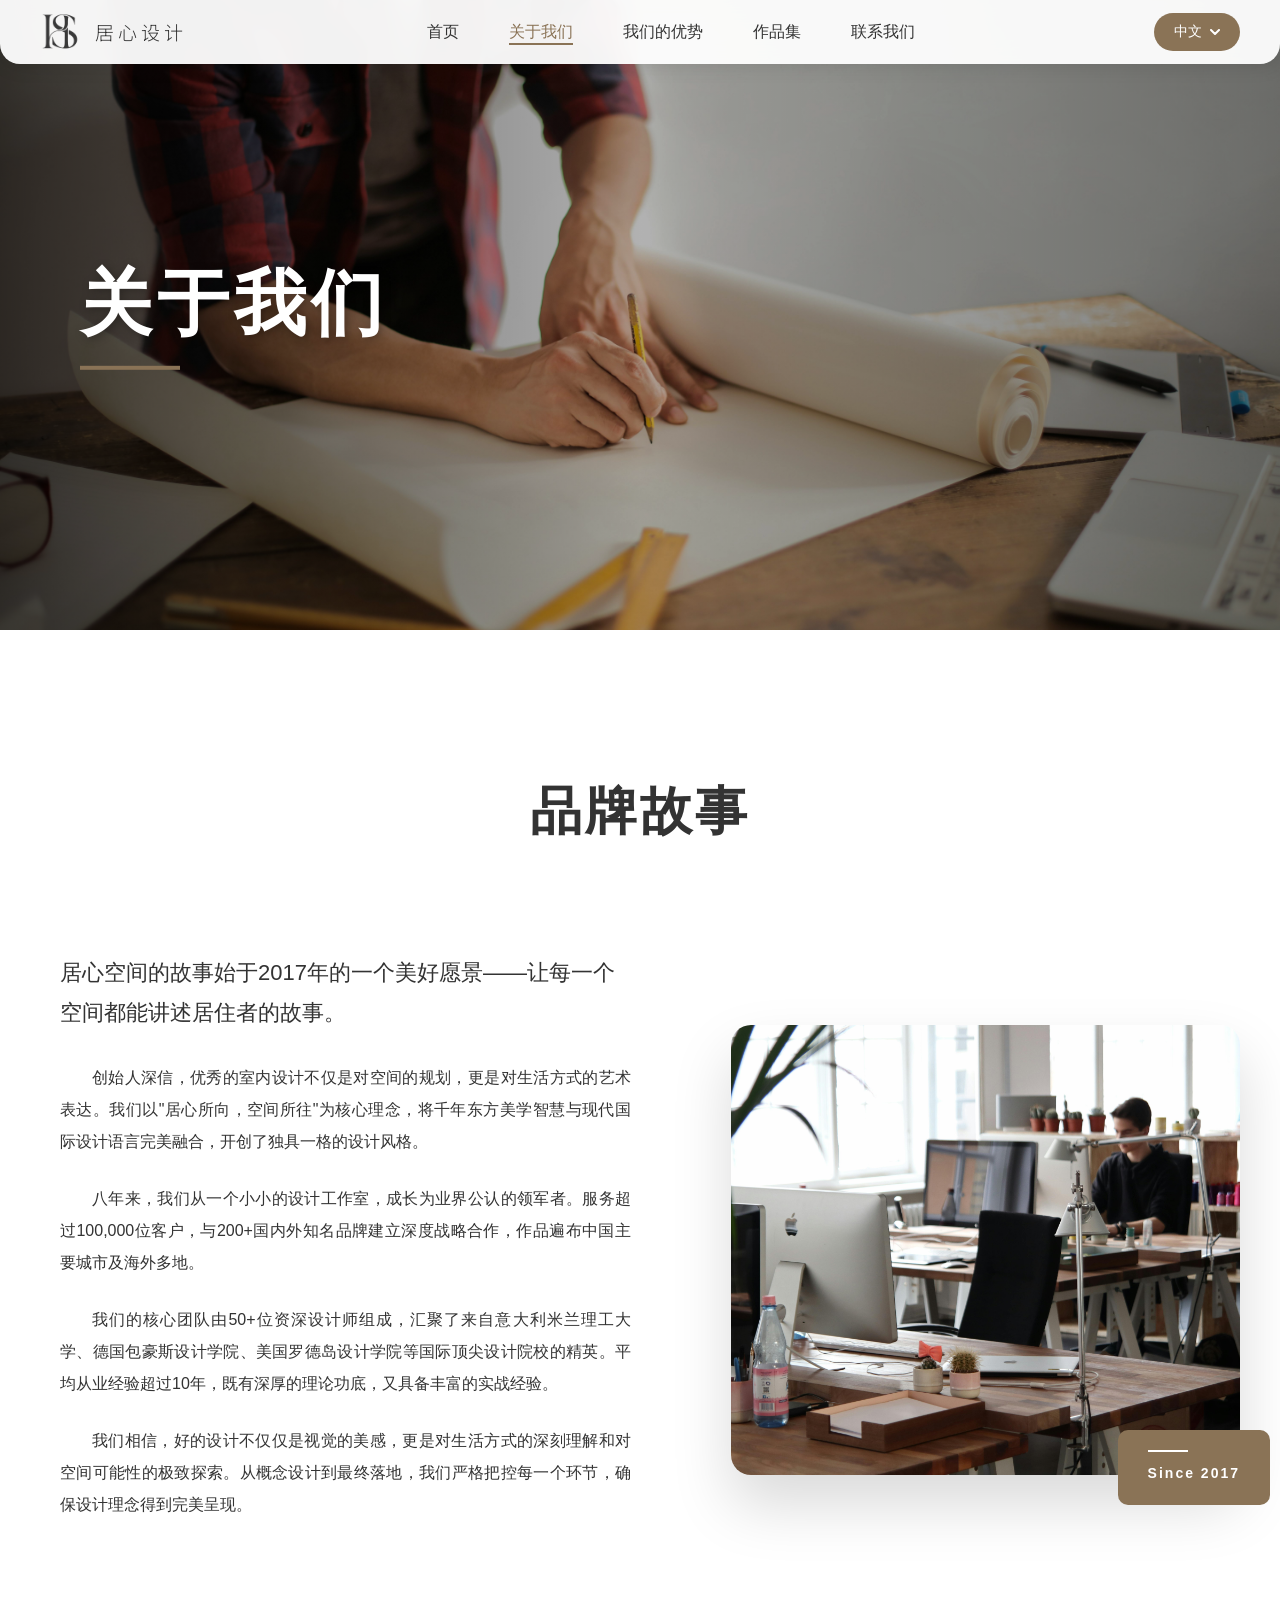
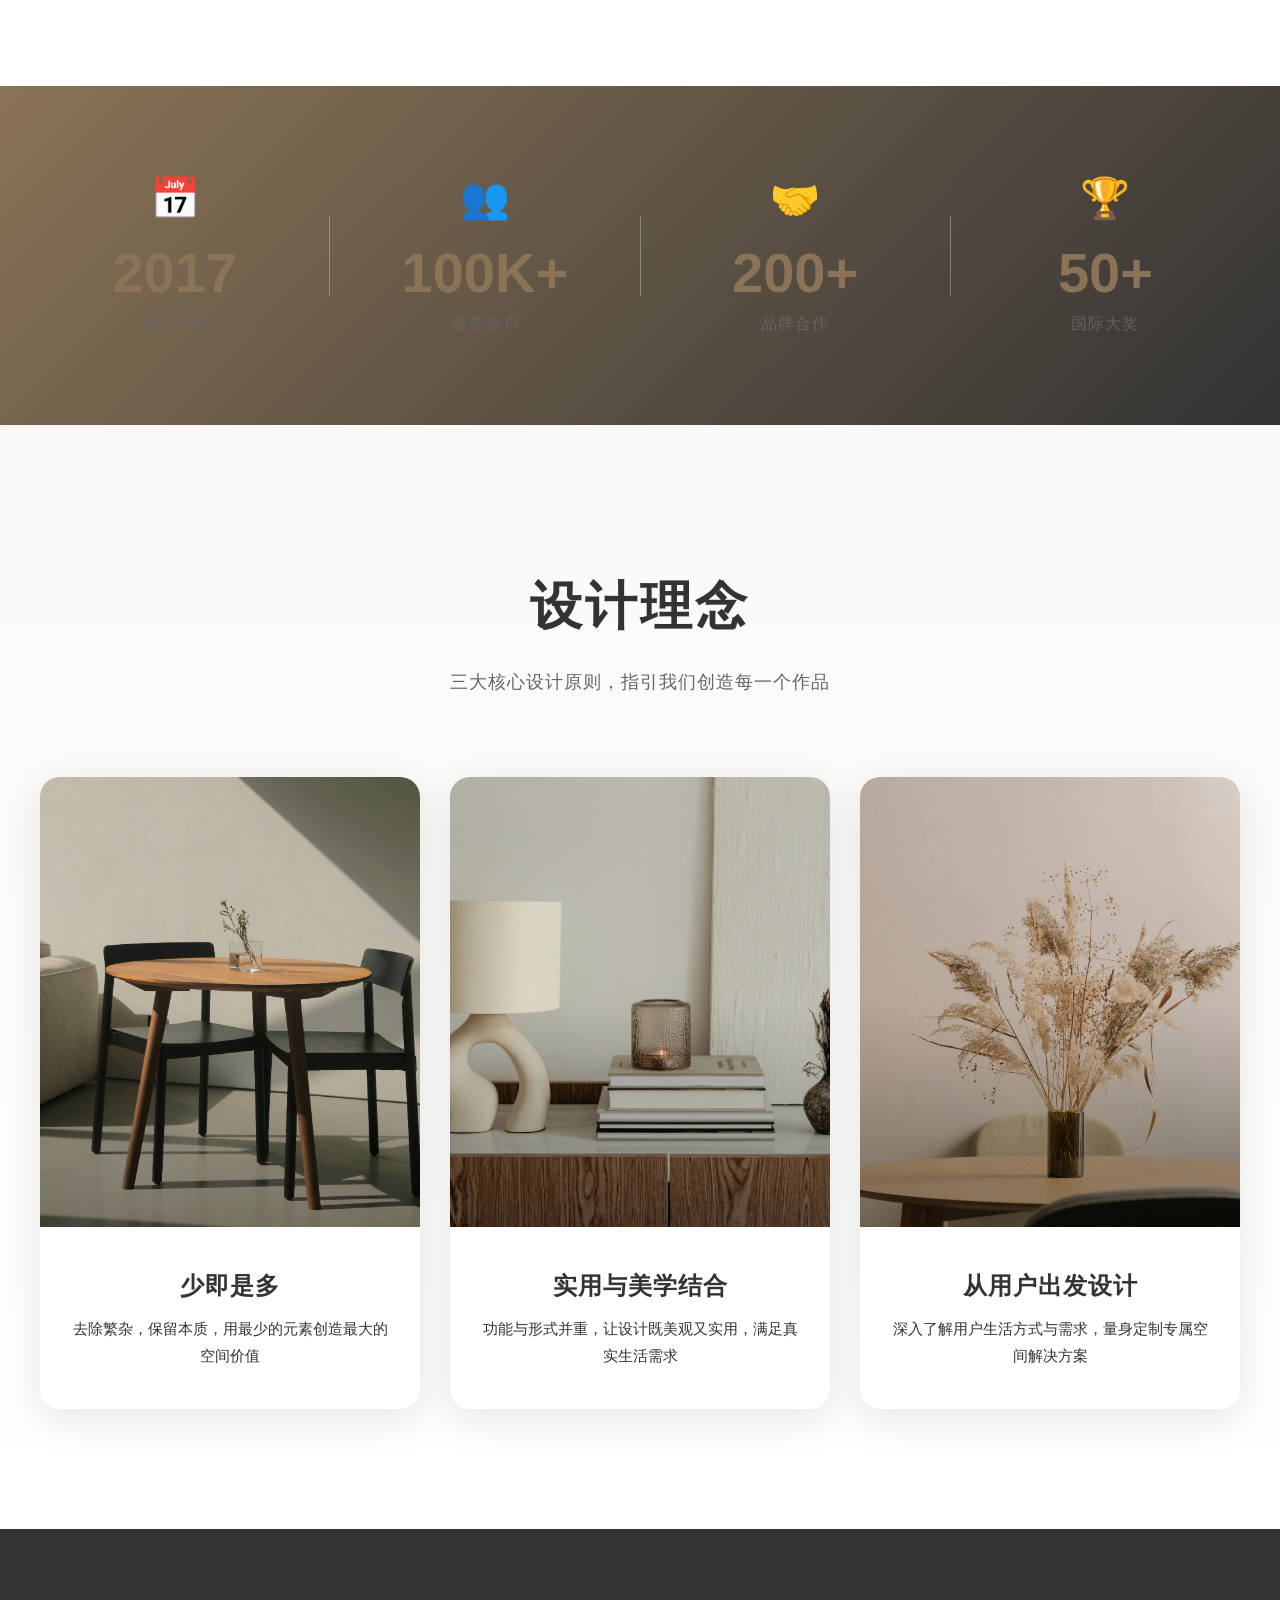
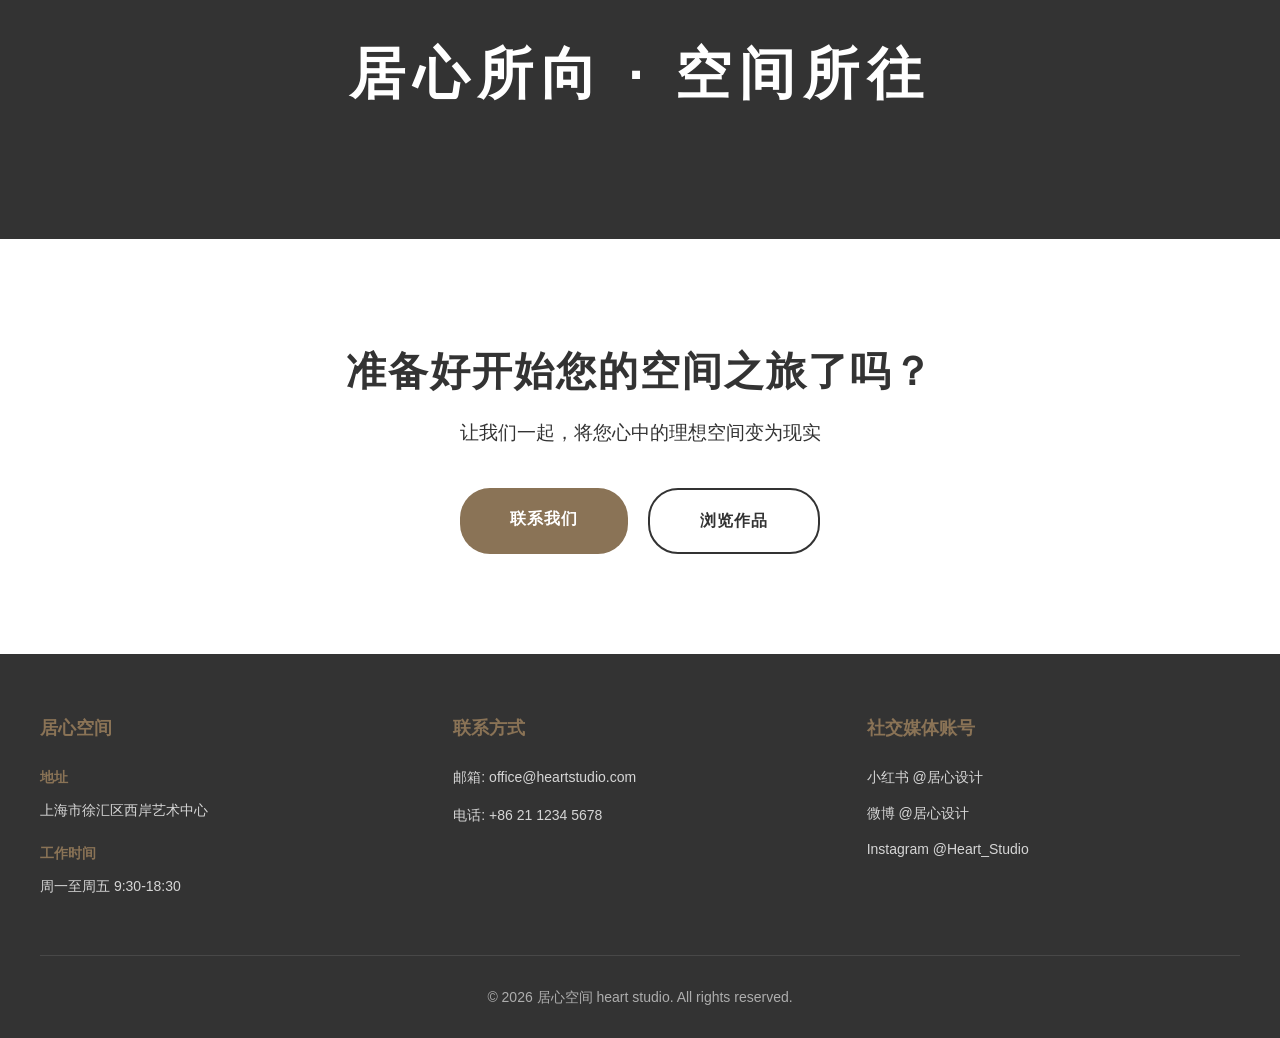
==== commit 24ad0ce7: "feat: Implement complete bilingual support (Chinese/English) with dynamic language switching - Creat" ====
--- a/about.html
+++ b/about.html
@@ -3,7 +3,7 @@
 <head>
     <meta charset="UTF-8">
     <meta name="viewport" content="width=device-width, initial-scale=1.0">
-    <title>关于我们 | 居心空间 heart design</title>
+    <title>关于我们 | 居心空间 heart studio</title>
     <link rel="stylesheet" href="css/style.css">
     <link rel="stylesheet" href="css/pages.css">
 </head>
@@ -16,7 +16,9 @@
         <div class="header-container">
             <div class="header-left">
                 <a href="index.html" class="header-logo-link">
-                    <img src="public/HeaderLogo.png" alt="heart design" class="header-logo">
+                    <img src="public/logo.png" alt="heart studio" class="header-logo">
+                    <span class="brand-name zh">居心设计</span>
+                    <span class="brand-name en">Heart Studio</span>
                 </a>
             </div>
             <nav class="header-center">
@@ -53,7 +55,6 @@
         <div class="hero-overlay"></div>
         <div class="hero-content">
             <h1 class="hero-title">关于我们</h1>
-            <h2 class="hero-subtitle">ABOUT US</h2>
             <div class="hero-divider"></div>
         </div>
     </section>
@@ -64,25 +65,24 @@
         <section class="about-story-section">
             <div class="story-container">
                 <div class="story-intro">
-                    <span class="section-label-text">OUR STORY</span>
-                    <h2 class="story-title">品牌故事</h2>
+                    <h2 class="story-title section-title">品牌故事</h2>
                 </div>
 
                 <div class="story-grid">
                     <div class="story-content-wrapper">
-                        <p class="story-lead">
+                        <p class="story-lead section-lead">
                             居心空间的故事始于2017年的一个美好愿景——<strong class="highlight">让每一个空间都能讲述居住者的故事</strong>。
                         </p>
-                        <p class="story-text">
+                        <p class="story-text section-text-1">
                             创始人深信，优秀的室内设计不仅是对空间的规划，更是对生活方式的艺术表达。我们以"居心所向，空间所往"为核心理念，将千年东方美学智慧与现代国际设计语言完美融合，开创了独具一格的设计风格。
                         </p>
-                        <p class="story-text">
+                        <p class="story-text section-text-2">
                             八年来，我们从一个小小的设计工作室，成长为业界公认的领军者。服务超过100,000位客户，与200+国内外知名品牌建立深度战略合作，作品遍布中国主要城市及海外多地。
                         </p>
-                        <p class="story-text">
+                        <p class="story-text section-text-3">
                             我们的核心团队由50+位资深设计师组成，汇聚了来自意大利米兰理工大学、德国包豪斯设计学院、美国罗德岛设计学院等国际顶尖设计院校的精英。平均从业经验超过10年，既有深厚的理论功底，又具备丰富的实战经验。
                         </p>
-                        <p class="story-text">
+                        <p class="story-text section-text-4">
                             我们相信，好的设计不仅仅是视觉的美感，更是对生活方式的深刻理解和对空间可能性的极致探索。从概念设计到最终落地，我们严格把控每一个环节，确保设计理念得到完美呈现。
                         </p>
                     </div>
@@ -105,25 +105,25 @@
                 <div class="stat-item">
                     <div class="stat-icon">📅</div>
                     <div class="stat-number">2017</div>
-                    <div class="stat-label">创立年份</div>
+                    <div class="stat-label stat-label-1">创立年份</div>
                 </div>
                 <div class="stat-divider"></div>
                 <div class="stat-item">
                     <div class="stat-icon">👥</div>
                     <div class="stat-number">100K+</div>
-                    <div class="stat-label">服务客户</div>
+                    <div class="stat-label stat-label-2">服务客户</div>
                 </div>
                 <div class="stat-divider"></div>
                 <div class="stat-item">
                     <div class="stat-icon">🤝</div>
                     <div class="stat-number">200+</div>
-                    <div class="stat-label">品牌合作</div>
+                    <div class="stat-label stat-label-3">品牌合作</div>
                 </div>
                 <div class="stat-divider"></div>
                 <div class="stat-item">
                     <div class="stat-icon">🏆</div>
                     <div class="stat-number">50+</div>
-                    <div class="stat-label">国际大奖</div>
+                    <div class="stat-label stat-label-4">国际大奖</div>
                 </div>
             </div>
         </section>
@@ -132,21 +132,19 @@
         <section class="about-philosophy-section">
             <div class="philosophy-container">
                 <div class="philosophy-intro">
-                    <span class="section-label-text">DESIGN PHILOSOPHY</span>
-                    <h2 class="philosophy-title">设计理念</h2>
-                    <p class="philosophy-intro-text">三大核心设计原则，指引我们创造每一个作品</p>
+                    <h2 class="philosophy-title section-title-2">设计理念</h2>
+                    <p class="philosophy-intro-text section-intro-text">三大核心设计原则，指引我们创造每一个作品</p>
                 </div>
 
                 <div class="philosophy-grid">
                     <!-- Philosophy 1 -->
                     <div class="philosophy-card">
                         <div class="philosophy-image-wrapper">
-                            <img src="public/AboutUs/design_concept_less_is_more.jpg" alt="简约至上">
+                            <img src="public/AboutUs/design_concept_less_is_more.jpg" alt="少即是多">
                             <div class="philosophy-overlay"></div>
                         </div>
                         <div class="philosophy-content">
-                            <h3 class="philosophy-title">简约至上</h3>
-                            <p class="philosophy-desc">Less is More</p>
+                            <h3 class="philosophy-title">少即是多</h3>
                             <p class="philosophy-detail">去除繁杂，保留本质，用最少的元素创造最大的空间价值</p>
                         </div>
                     </div>
@@ -154,26 +152,24 @@
                     <!-- Philosophy 2 -->
                     <div class="philosophy-card">
                         <div class="philosophy-image-wrapper">
-                            <img src="public/AboutUs/design_concept_elegance.jpg" alt="优雅永恒">
+                            <img src="public/AboutUs/design_concept_elegance.jpg" alt="实用与美学结合">
                             <div class="philosophy-overlay"></div>
                         </div>
                         <div class="philosophy-content">
-                            <h3 class="philosophy-title">优雅永恒</h3>
-                            <p class="philosophy-desc">Timeless Elegance</p>
-                            <p class="philosophy-detail">超越潮流，创造经典，让设计历久弥新</p>
+                            <h3 class="philosophy-title">实用与美学结合</h3>
+                            <p class="philosophy-detail">功能与形式并重，让设计既美观又实用，满足真实生活需求</p>
                         </div>
                     </div>
 
                     <!-- Philosophy 3 -->
                     <div class="philosophy-card">
                         <div class="philosophy-image-wrapper">
-                            <img src="public/AboutUs/design_concept_integrity.jpg" alt="和谐共生">
+                            <img src="public/AboutUs/design_concept_integrity.jpg" alt="从用户出发设计">
                             <div class="philosophy-overlay"></div>
                         </div>
                         <div class="philosophy-content">
-                            <h3 class="philosophy-title">和谐共生</h3>
-                            <p class="philosophy-desc">Harmonious Coexistence</p>
-                            <p class="philosophy-detail">人与空间、空间与自然的和谐统一</p>
+                            <h3 class="philosophy-title">从用户出发设计</h3>
+                            <p class="philosophy-detail">深入了解用户生活方式与需求，量身定制专属空间解决方案</p>
                         </div>
                     </div>
                 </div>
@@ -183,19 +179,18 @@
         <!-- Tagline Banner -->
         <section class="about-tagline-banner">
             <div class="tagline-container">
-                <h2 class="tagline-main">居心所向 · 空间所往</h2>
-                <p class="tagline-sub">Design Your Heart's Desire</p>
+                <h2 class="tagline-main section-tagline">居心所向 · 空间所往</h2>
             </div>
         </section>
 
         <!-- CTA Section -->
         <section class="about-cta-section">
             <div class="cta-container">
-                <h3 class="cta-title">准备好开始您的空间之旅了吗？</h3>
-                <p class="cta-subtitle">让我们一起，将您心中的理想空间变为现实</p>
+                <h3 class="cta-title section-cta-title">准备好开始您的空间之旅了吗？</h3>
+                <p class="cta-subtitle section-cta-subtitle">让我们一起，将您心中的理想空间变为现实</p>
                 <div class="cta-buttons">
-                    <a href="contact.html" class="cta-button primary">联系我们</a>
-                    <a href="portfolio.html" class="cta-button secondary">浏览作品</a>
+                    <a href="contact.html" class="cta-button primary section-cta-primary">联系我们</a>
+                    <a href="portfolio.html" class="cta-button secondary section-cta-secondary">浏览作品</a>
                 </div>
             </div>
         </section>
@@ -206,18 +201,26 @@
         <div class="footer-container">
             <div class="footer-content">
                 <div class="footer-section company">
-                    <h4>居心空间</h4>
-                    <p class="address">上海市徐汇区西岸艺术中心</p>
-                    <p class="hours">周一至周五 9:30-18:30</p>
+                    <h4 class="footer-company">居心空间</h4>
+                    <p class="address">地址</p>
+                    <p class="address-detail">上海市徐汇区西岸艺术中心</p>
+                    <p class="hours">工作时间</p>
+                    <p class="hours-detail">周一至周五 9:30-18:30</p>
                 </div>
                 <div class="footer-section contact">
-                    <h4>联系方式</h4>
-                    <p class="email">邮箱: hello@juxin-space.com</p>
-                    <p class="phone">电话: +86 21 1234 5678</p>
+                    <h4 class="footer-contact">联系方式</h4>
+                    <p class="email footer-email"><span class="footer-email-label">邮箱:</span> <span class="footer-email-value">office@heartstudio.com</span></p>
+                    <p class="phone footer-phone"><span class="footer-phone-label">电话:</span> <span class="footer-phone-value">+86 21 1234 5678</span></p>
+                </div>
+                <div class="footer-section social">
+                    <h4 class="footer-social">社交媒体账号</h4>
+                    <p class="social-item footer-social-1">小红书 @居心设计</p>
+                    <p class="social-item footer-social-2">微博 @居心设计</p>
+                    <p class="social-item footer-social-3">Instagram @Heart_Studio</p>
                 </div>
             </div>
             <div class="footer-bottom">
-                <p>© 2025 居心空间 heart design. All rights reserved.</p>
+                <p class="footer-copyright">© 2026 居心空间 heart studio. All rights reserved.</p>
             </div>
         </div>
     </footer>
@@ -227,6 +230,7 @@
 
     <!-- Scripts -->
     <script src="https://cdnjs.cloudflare.com/ajax/libs/jquery/3.6.0/jquery.min.js"></script>
+    <script src="js/i18n.js"></script>
     <script src="js/pages.js"></script>
 </body>
 </html>
--- a/css/style.css
+++ b/css/style.css
@@ -1,3 +1,36 @@
+/* ==================== Font Face Definitions ==================== */
+/* CDN Version - Easiest, works without local files */
+@import url('https://fonts.googleapis.com/css2?family=Noto+Sans+SC:wght@300;400;700&display=swap');
+
+/* Local Font Version - Uncomment after downloading font files
+@font-face {
+    font-family: 'Noto Sans SC';
+    font-weight: 300;
+    font-style: normal;
+    src: url('../fonts/NotoSansSC-Light.woff2') format('woff2'),
+         url('../fonts/NotoSansSC-Light.woff') format('woff');
+    font-display: swap;
+}
+
+@font-face {
+    font-family: 'Noto Sans SC';
+    font-weight: 400;
+    font-style: normal;
+    src: url('../fonts/NotoSansSC-Regular.woff2') format('woff2'),
+         url('../fonts/NotoSansSC-Regular.woff') format('woff');
+    font-display: swap;
+}
+
+@font-face {
+    font-family: 'Noto Sans SC';
+    font-weight: 700;
+    font-style: normal;
+    src: url('../fonts/NotoSansSC-Bold.woff2') format('woff2'),
+         url('../fonts/NotoSansSC-Bold.woff') format('woff');
+    font-display: swap;
+}
+*/
+
 /* ==================== Reset & Base Styles ==================== */
 * {
     margin: 0;
@@ -57,14 +90,14 @@
     backdrop-filter: blur(10px);
     box-shadow: 0 2px 20px rgba(0, 0, 0, 0.1);
     z-index: 100;
-    border-radius: 0 0 30px 30px;
+    border-radius: 0 0 20px 20px;
     transition: all 0.3s ease;
 }
 
 .header-container {
     max-width: 1400px;
     margin: 0 auto;
-    padding: 20px 40px;
+    padding: 12px 40px;
     display: flex;
     justify-content: space-between;
     align-items: center;
@@ -75,9 +108,74 @@
     align-items: center;
 }
 
+.header-logo-link {
+    display: flex;
+    align-items: center;
+    gap: 15px;
+    text-decoration: none;
+    white-space: nowrap;
+}
+
 .header-logo {
-    height: 50px;
+    height: 40px;
+    max-width: 40px;
+    width: auto;
     object-fit: contain;
+    display: block;
+    flex-shrink: 0;
+}
+
+.brand-name {
+    font-family: 'Noto Sans SC', sans-serif;
+    font-weight: 300;
+    font-size: 19px;
+    color: var(--text-dark);
+    letter-spacing: 4px;
+    line-height: 40px;
+    flex-shrink: 0;
+    display: inline-block;
+}
+
+.brand-name.zh {
+    display: inline-block;
+}
+
+.brand-name.en {
+    display: none;
+}
+
+/* English mode */
+body.lang-en .brand-name.zh {
+    display: none;
+}
+
+body.lang-en .brand-name.en {
+    display: inline-block;
+}
+
+/* About section language switching */
+.about-text-en {
+    display: none;
+}
+
+.tagline-en {
+    display: none;
+}
+
+body.lang-en .about-text-cn {
+    display: none;
+}
+
+body.lang-en .about-text-en {
+    display: block;
+}
+
+body.lang-en .tagline-cn {
+    display: none;
+}
+
+body.lang-en .tagline-en {
+    display: block;
 }
 
 .header-center {
@@ -260,6 +358,7 @@
 
 .section {
     position: relative;
+    height: 70vh;
     overflow: hidden;
 }
 
@@ -1244,15 +1343,15 @@
 
 /* Add hover effect enhancement */
 .portfolio-case {
-    transition: all 0.5s ease;
+    transition: box-shadow 0.5s ease;
 }
 
 .portfolio-case:hover {
-    transform: translateX(10px);
+    transform: none;
 }
 
 .portfolio-case.case-2:hover {
-    transform: translateX(-10px);
+    transform: none;
 }
 
 .portfolio-case:hover .case-title {
@@ -1538,6 +1637,22 @@
     margin-bottom: 10px;
 }
 
+.footer-section .address,
+.footer-section .hours {
+    font-weight: 600;
+    color: var(--primary-color);
+    margin-bottom: 5px;
+}
+
+.footer-section .address-detail,
+.footer-section .hours-detail {
+    margin-bottom: 15px;
+}
+
+.footer-section .social-item {
+    margin-bottom: 8px;
+}
+
 .footer-bottom {
     text-align: center;
     padding-top: 30px;
--- a/css/pages.css
+++ b/css/pages.css
@@ -625,15 +625,16 @@
     top: 0;
     left: 0;
     right: 0;
-    background: rgba(255, 255, 255, 0.98);
+    background: rgba(255, 255, 255, 0.95);
     backdrop-filter: blur(10px);
     box-shadow: 0 2px 20px rgba(0, 0, 0, 0.1);
-    z-index: 1000;
+    z-index: 100;
+    border-radius: 0 0 20px 20px;
     transition: all 0.3s ease;
 }
 
-.header-logo-link {
-    display: inline-block;
+.page-header .header-container {
+    padding: 12px 40px;
 }
 
 /* Page Hero Section */
@@ -1000,6 +1001,7 @@
     padding: 12px;
     box-shadow: 0 4px 20px rgba(0, 0, 0, 0.08);
     transition: all 0.3s ease;
+    cursor: pointer;
 }
 
 .stack-frame:hover {
@@ -1024,11 +1026,224 @@
     font-style: italic;
 }
 
-/* Contact Form */
-.contact-grid {
+/* Portfolio Modal */
+.portfolio-modal {
+    display: none;
+    position: fixed;
+    top: 0;
+    left: 0;
+    width: 100%;
+    height: 100%;
+    z-index: 9999;
+    animation: fadeIn 0.3s ease;
+}
+
+.portfolio-modal.active {
+    display: block;
+}
+
+@keyframes fadeIn {
+    from { opacity: 0; }
+    to { opacity: 1; }
+}
+
+.modal-overlay {
+    position: absolute;
+    top: 0;
+    left: 0;
+    width: 100%;
+    height: 100%;
+    background: rgba(0, 0, 0, 0.85);
+    backdrop-filter: blur(5px);
+}
+
+.modal-container {
+    position: absolute;
+    top: 50%;
+    left: 50%;
+    transform: translate(-50%, -50%);
+    width: 90%;
+    max-width: 1100px;
+    max-height: 90vh;
+    background: var(--white);
+    border-radius: 20px;
+    overflow: hidden;
+    box-shadow: 0 30px 80px rgba(0, 0, 0, 0.3);
+    animation: slideUp 0.4s ease;
+}
+
+@keyframes slideUp {
+    from {
+        opacity: 0;
+        transform: translate(-50%, -40%);
+    }
+    to {
+        opacity: 1;
+        transform: translate(-50%, -50%);
+    }
+}
+
+.modal-close {
+    position: absolute;
+    top: 20px;
+    right: 20px;
+    width: 45px;
+    height: 45px;
+    background: var(--white);
+    border: none;
+    border-radius: 50%;
+    font-size: 32px;
+    color: var(--text-dark);
+    cursor: pointer;
+    z-index: 10;
+    transition: all 0.3s ease;
+    box-shadow: 0 4px 15px rgba(0, 0, 0, 0.15);
+}
+
+.modal-close:hover {
+    background: var(--primary-color);
+    color: var(--white);
+    transform: rotate(90deg);
+}
+
+.modal-content {
+    display: grid;
+    grid-template-columns: 1.2fr 1fr;
+    max-height: 90vh;
+    overflow-y: auto;
+}
+
+.modal-image {
+    position: relative;
+    overflow: hidden;
+}
+
+.modal-image img {
+    width: 100%;
+    height: 100%;
+    object-fit: cover;
+    display: block;
+    min-height: 500px;
+}
+
+.modal-details {
+    padding: 50px;
+    display: flex;
+    flex-direction: column;
+}
+
+.modal-title {
+    font-size: 36px;
+    font-weight: 700;
+    color: var(--text-dark);
+    margin-bottom: 8px;
+    letter-spacing: 2px;
+}
+
+.modal-subtitle {
+    font-size: 16px;
+    color: var(--text-light);
+    text-transform: uppercase;
+    letter-spacing: 3px;
+    margin-bottom: 20px;
+}
+
+.modal-divider {
+    width: 60px;
+    height: 3px;
+    background: var(--primary-color);
+    margin-bottom: 30px;
+}
+
+.modal-info {
     display: grid;
     grid-template-columns: 1fr 1fr;
-    gap: 60px;
+    gap: 20px;
+    margin-bottom: 30px;
+}
+
+.info-item {
+    display: flex;
+    flex-direction: column;
+    gap: 8px;
+}
+
+.info-label {
+    font-size: 13px;
+    color: var(--text-light);
+    text-transform: uppercase;
+    letter-spacing: 1px;
+    font-weight: 600;
+}
+
+.info-value {
+    font-size: 16px;
+    color: var(--text-dark);
+    font-weight: 500;
+}
+
+.modal-description {
+    font-size: 16px;
+    line-height: 1.9;
+    color: var(--text-dark);
+    text-align: justify;
+}
+
+/* Contact Form */
+.contact-combined-card {
+    display: flex;
+    flex-direction: row;
+    background: var(--white);
+    border-radius: 20px;
+    overflow: hidden;
+    box-shadow: 0 10px 40px rgba(0, 0, 0, 0.08);
+    min-height: 560px;
+}
+
+.contact-card-image {
+    flex: 0 0 42%;
+    overflow: hidden;
+}
+
+.contact-card-image img {
+    width: 100%;
+    height: 100%;
+    object-fit: cover;
+    display: block;
+}
+
+.contact-card-form {
+    flex: 1;
+    padding: 48px 44px;
+    display: flex;
+    flex-direction: column;
+    justify-content: center;
+}
+
+.contact-visual-bg {
+    position: relative;
+    width: 100%;
+    height: 100%;
+    min-height: 600px;
+    background-size: cover;
+    background-position: center;
+    background-repeat: no-repeat;
+}
+
+.visual-overlay {
+    position: absolute;
+    top: 0;
+    left: 0;
+    width: 100%;
+    height: 100%;
+    background: linear-gradient(180deg, rgba(138, 115, 86, 0.05) 0%, rgba(0, 0, 0, 0.15) 100%);
+}
+
+.contact-info-side,
+.contact-form-side {
+    display: flex;
+    flex-direction: column;
+    height: 100%;
 }
 
 .contact-info-card {
@@ -1076,6 +1291,9 @@
     padding: 40px;
     border-radius: 20px;
     box-shadow: 0 10px 40px rgba(0, 0, 0, 0.08);
+    height: 100%;
+    display: flex;
+    flex-direction: column;
 }
 
 .contact-form-card h3 {
@@ -1252,12 +1470,26 @@
         height: 240px;
     }
 
-    .contact-grid {
-        grid-template-columns: 1fr;
+    .contact-combined-card {
+        flex-direction: column;
+    }
+
+    .contact-card-image {
+        flex: 0 0 auto;
+        min-height: 320px;
     }
 }
 
 @media (max-width: 768px) {
+    /* Contact Page Mobile */
+    .contact-card-image {
+        min-height: 240px;
+    }
+
+    .contact-card-form {
+        padding: 32px 24px;
+    }
+
     /* About Page Mobile */
     .about-story-section,
     .about-philosophy-section {
@@ -1331,6 +1563,43 @@
         font-size: 32px;
     }
 
+    /* Modal Mobile */
+    .modal-container {
+        width: 95%;
+        max-height: 95vh;
+    }
+
+    .modal-content {
+        grid-template-columns: 1fr;
+        overflow-y: auto;
+    }
+
+    .modal-image img {
+        min-height: 250px;
+        max-height: 350px;
+    }
+
+    .modal-details {
+        padding: 30px 25px;
+    }
+
+    .modal-title {
+        font-size: 28px;
+    }
+
+    .modal-subtitle {
+        font-size: 14px;
+    }
+
+    .modal-info {
+        grid-template-columns: 1fr;
+        gap: 15px;
+    }
+
+    .modal-description {
+        font-size: 15px;
+    }
+
     /* Why Us Page Mobile */
     .why-intro-section {
         padding: 60px 20px;
